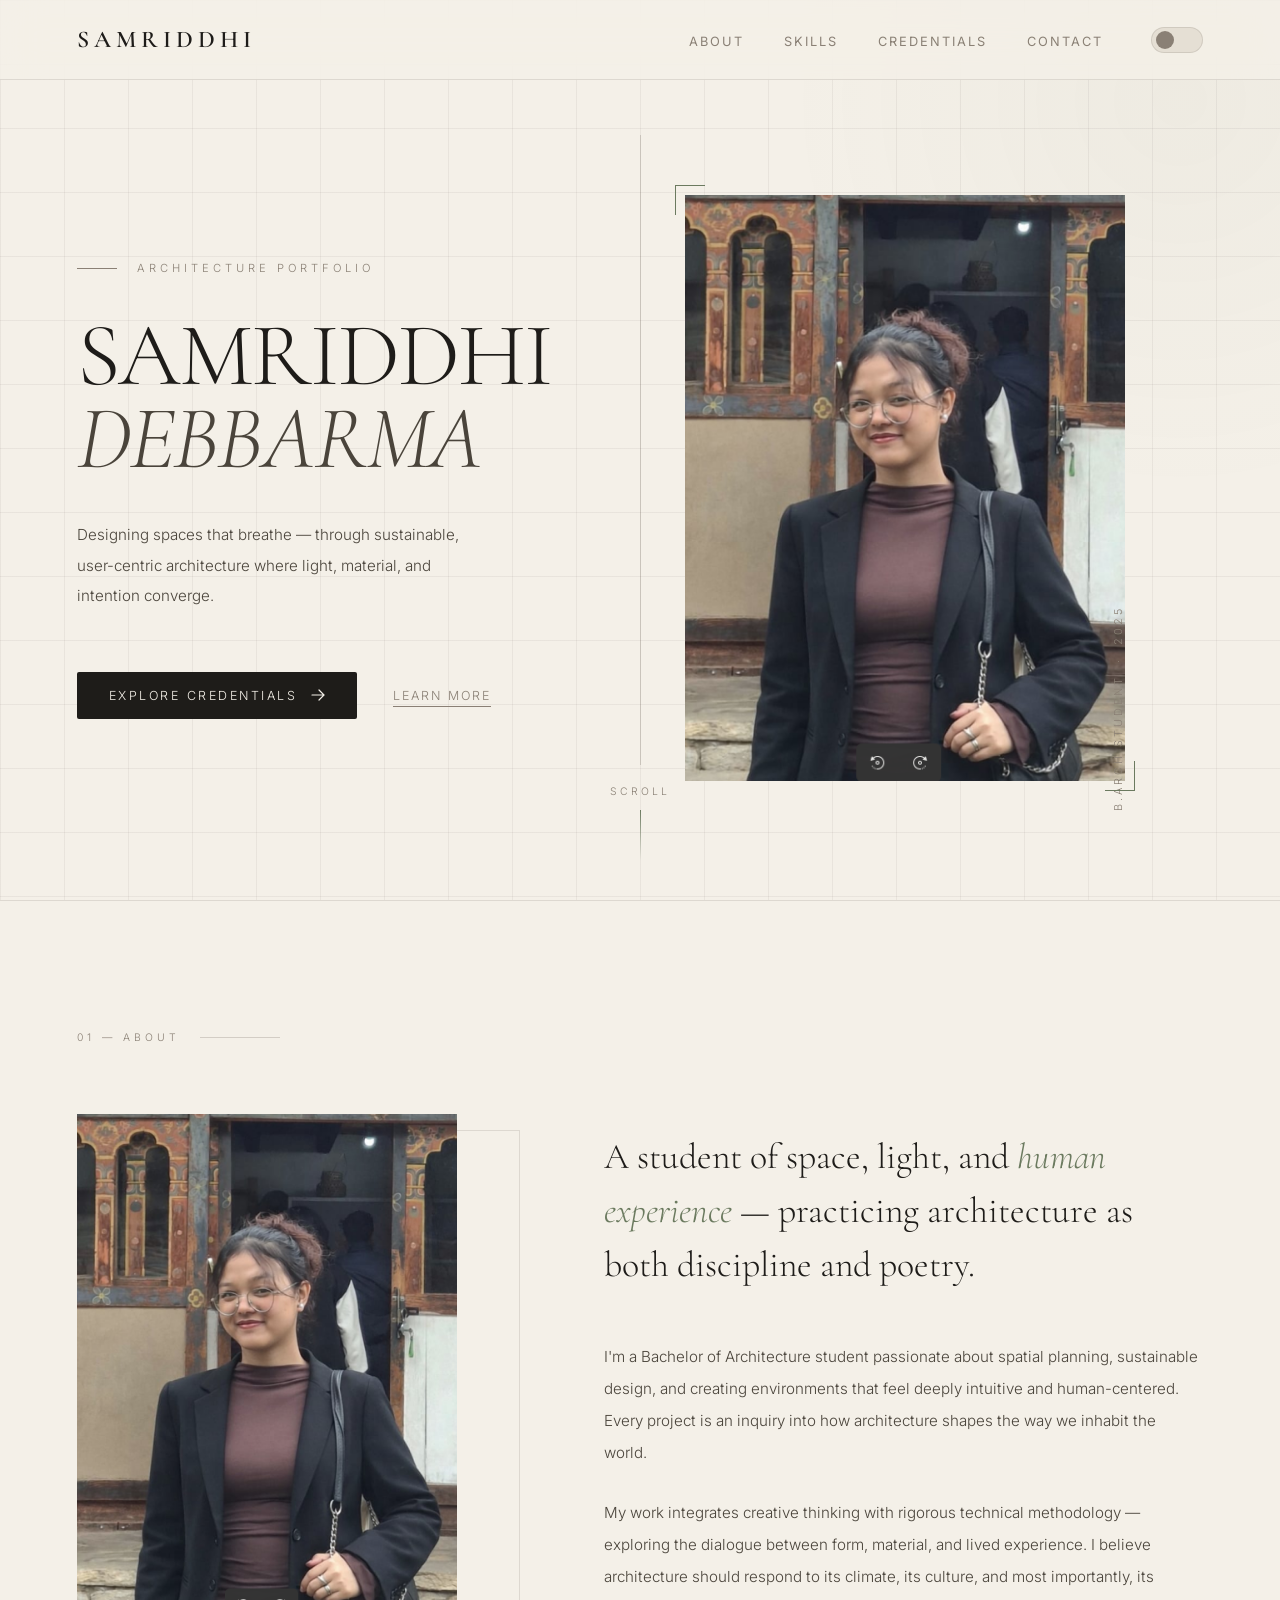
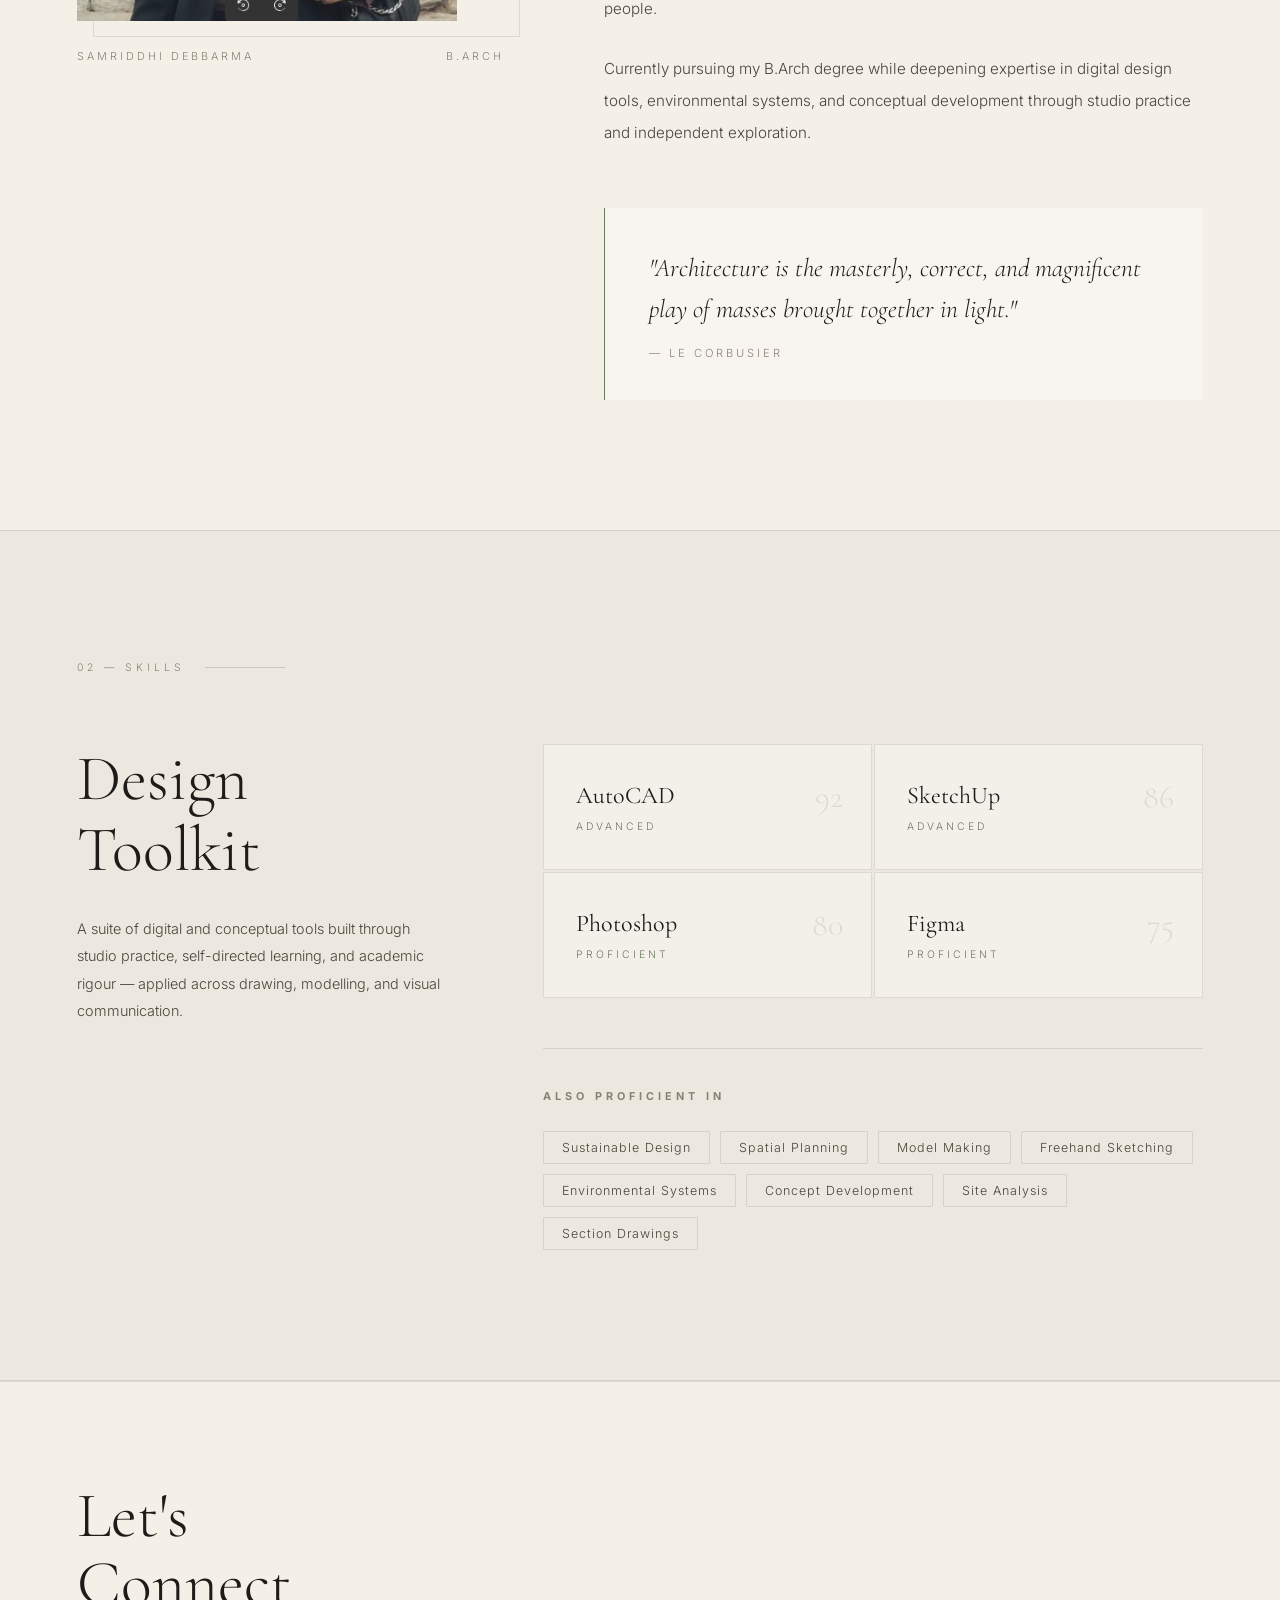
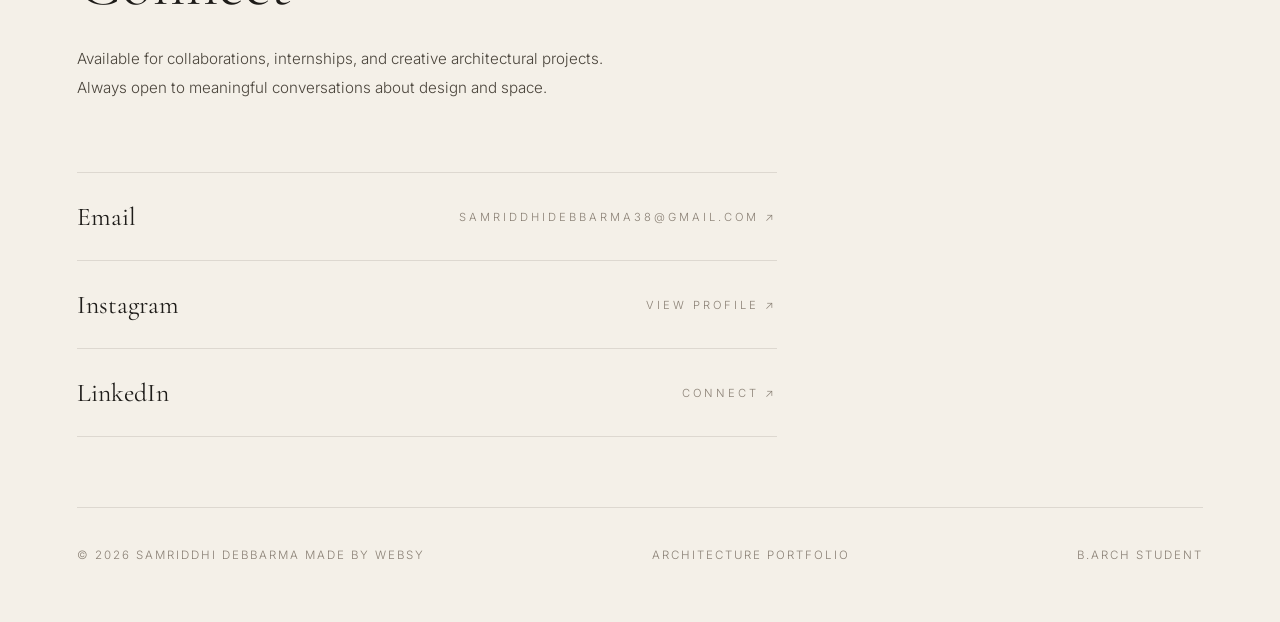
==== index.html @ b8c139d8 "Initial architecture portfolio website" ====
<!DOCTYPE html>
<html lang="en" data-theme="light">
<head>
  <meta charset="UTF-8" />
  <meta name="viewport" content="width=device-width, initial-scale=1.0"/>
  <title>Samriddhi Debbarma | Architecture Portfolio</title>
  <link rel="preconnect" href="https://fonts.googleapis.com">
  <link href="https://fonts.googleapis.com/css2?family=Cormorant+Garamond:ital,wght@0,300;0,400;0,500;0,600;0,700;1,300;1,400;1,500&family=Inter:wght@200;300;400;500;600&display=swap" rel="stylesheet">
  <link rel="stylesheet" href="styles.css">
</head>
<body>

  <!-- ══ NAVBAR ══ -->
  <nav class="navbar">
    <a href="index.html" class="logo">SAMRIDDHI</a>

    <div class="nav-right">
      <ul class="nav-links">
        <li><a href="#about">About</a></li>
        <li><a href="#skills">Skills</a></li>
        <li><a href="work.html">Credentials</a></li>
        <li><a href="#contact">Contact</a></li>
      </ul>
      <button class="theme-toggle" id="themeToggle" aria-label="Toggle theme"></button>
    </div>
  </nav>


  <!-- ══ HERO ══ -->
  <section class="hero">

    <div class="hero-left">
      <div class="hero-eyebrow">
        <div class="eyebrow-line"></div>
        <span>Architecture Portfolio</span>
      </div>

      <h1>
        SAMRIDDHI<br>
        <em>DEBBARMA</em>
      </h1>

      <!-- <div class="hero-divider"></div> -->

      <p class="hero-description">
        Designing spaces that breathe — through sustainable,
        user-centric architecture where light, material,
        and intention converge.
      </p>

      <div class="hero-actions">
        <a href="work.html" class="btn-primary">
          Explore Credentials
          <svg width="14" height="14" viewBox="0 0 14 14" fill="none">
            <path d="M1 7h12M8 2l5 5-5 5" stroke="currentColor" stroke-width="1.2" stroke-linecap="round"/>
          </svg>
        </a>
        <a href="#about" class="btn-secondary">Learn More</a>
      </div>
    </div>

    <div class="hero-right">
      <div class="hero-image-frame">
        <img src="Samru.jpeg" alt="Samriddhi Debbarma" />
        <span class="hero-caption">B.Arch Student &nbsp;·&nbsp; 2025</span>
      </div>

      <!-- <div class="stat-card">
        <div class="stat-num">5+</div>
        <div class="stat-label">Design Studios</div>
      </div> -->
    </div>

    <div class="scroll-indicator">
      <span>Scroll</span>
      <div class="scroll-line"></div>
    </div>

  </section>


  <!-- ══ ABOUT ══ -->
  <section class="about" id="about">

    <div class="section-label">
      <span>01 — About</span>
      <div class="section-rule"></div>
    </div>

    <div class="about-grid">

      <div class="about-image-wrap">
        <div class="about-img-container">
          <img src="Samru.jpeg" alt="Samriddhi Debbarma" />
        </div>
        <div class="about-img-label">
          <span>Samriddhi Debbarma</span>
          <span>B.Arch</span>
        </div>
      </div>

      <div class="about-text-wrap">
        <p class="about-intro">
          A student of space, light, and <em>human experience</em> —
          practicing architecture as both discipline and poetry.
        </p>

        <div class="about-body">
          <p>
            I'm a Bachelor of Architecture student passionate about spatial
            planning, sustainable design, and creating environments that feel
            deeply intuitive and human-centered. Every project is an inquiry
            into how architecture shapes the way we inhabit the world.
          </p>
          <p>
            My work integrates creative thinking with rigorous technical
            methodology — exploring the dialogue between form, material,
            and lived experience. I believe architecture should respond to
            its climate, its culture, and most importantly, its people.
          </p>
          <p>
            Currently pursuing my B.Arch degree while deepening expertise in
            digital design tools, environmental systems, and conceptual development
            through studio practice and independent exploration.
          </p>
        </div>

        <blockquote class="about-quote">
          <p>"Architecture is the masterly, correct, and magnificent play of masses brought together in light."</p>
          <cite>— Le Corbusier</cite>
        </blockquote>
      </div>

    </div>
  </section>


  <!-- ══ SKILLS ══ -->
  <section class="skills" id="skills">

    <div class="section-label">
      <span>02 — Skills</span>
      <div class="section-rule"></div>
    </div>

    <div class="skills-layout">

      <div class="skills-intro">
        <h2 class="section-title">Design<br>Toolkit</h2>
        <p>
          A suite of digital and conceptual tools built through
          studio practice, self-directed learning, and academic
          rigour — applied across drawing, modelling, and visual communication.
        </p>
      </div>

      <div>
        <div class="skills-grid">

          <div class="skill-item">
            <div class="skill-name">AutoCAD</div>
            <div class="skill-level">Advanced</div>
            <span class="skill-pct">92</span>
          </div>

          <div class="skill-item">
            <div class="skill-name">SketchUp</div>
            <div class="skill-level">Advanced</div>
            <span class="skill-pct">86</span>
          </div>

          <div class="skill-item">
            <div class="skill-name">Photoshop</div>
            <div class="skill-level">Proficient</div>
            <span class="skill-pct">80</span>
          </div>

          <div class="skill-item">
            <div class="skill-name">Figma</div>
            <div class="skill-level">Proficient</div>
            <span class="skill-pct">75</span>
          </div>

        </div>

        <div class="skills-extra">
          <h3>Also Proficient In</h3>
          <div class="skills-tags">
            <span>Sustainable Design</span>
            <span>Spatial Planning</span>
            <span>Model Making</span>
            <span>Freehand Sketching</span>
            <span>Environmental Systems</span>
            <span>Concept Development</span>
            <span>Site Analysis</span>
            <span>Section Drawings</span>
          </div>
        </div>
      </div>

    </div>
  </section>


  <!-- ══ FOOTER / CONTACT (restructured: Let's Connect at top, contact info below) ══ -->
  <footer id="contact">

    <div class="footer-top">
      <h2>Let's<br>Connect</h2>
      <p>
        Available for collaborations, internships,
        and creative architectural projects. Always open
        to meaningful conversations about design and space.
      </p>
    </div>

    <div class="footer-contact-links">
      <a href="mailto:samriddhidebbarma38@gmail.com" class="contact-link">
        <span>Email</span>
        <span>samriddhidebbarma38@gmail.com ↗</span>
      </a>
      <a href="#" class="contact-link">
        <span>Instagram</span>
        <span>View Profile ↗</span>
      </a>
      <a href="#" class="contact-link">
        <span>LinkedIn</span>
        <span>Connect ↗</span>
      </a>
    </div>

    <div class="footer-bottom">
      <span>© 2026 Samriddhi Debbarma made by Websy</span>
      <span>Architecture Portfolio</span>
      <span>B.Arch Student</span>
    </div>

  </footer>


  <script>
    const toggle = document.getElementById('themeToggle');
    const html = document.documentElement;
    const saved = localStorage.getItem('sd-theme') || 'light';
    html.setAttribute('data-theme', saved);

    toggle.addEventListener('click', () => {
      const current = html.getAttribute('data-theme');
      const next = current === 'light' ? 'dark' : 'light';
      html.setAttribute('data-theme', next);
      localStorage.setItem('sd-theme', next);
    });
  </script>

</body>
</html>
---- styles.css ----
/* ═══════════════════════════════════════
   SAMRIDDHI DEBBARMA — ARCHITECTURE PORTFOLIO
   styles.css — Homepage (updated footer & glow)
   ═══════════════════════════════════════ */

@import url('https://fonts.googleapis.com/css2?family=Cormorant+Garamond:ital,wght@0,300;0,400;0,500;0,600;0,700;1,300;1,400;1,500&family=Inter:wght@200;300;400;500;600&family=DM+Serif+Display:ital@0;1&display=swap');

/* ── CSS VARIABLES ── */
:root {
  --bg:          #f4f0e8;
  --bg-2:        #ede8df;
  --bg-3:        #e5dfd4;
  --surface:     rgba(255,255,255,0.55);
  --surface-2:   rgba(255,255,255,0.35);
  --border:      rgba(60,50,40,0.12);
  --border-2:    rgba(60,50,40,0.06);
  --text:        #1e1c19;
  --text-2:      #4a443b;
  --text-3:      #8a8075;
  --accent:      #6b7a5f;
  --accent-2:    #8a9b7a;
  --line:        rgba(60,50,40,0.18);
  --nav-bg:      rgba(244,240,232,0.78);
  --shadow:      0 20px 60px rgba(0,0,0,0.06);
  --shadow-lg:   0 40px 100px rgba(0,0,0,0.09);
  --transition:  0.5s cubic-bezier(0.16, 1, 0.3, 1);
  --glow-color:  rgba(107, 122, 95, 0.4);
}

[data-theme="dark"] {
  --bg:          #111009;
  --bg-2:        #181611;
  --bg-3:        #1f1d17;
  --surface:     rgba(35,32,25,0.75);
  --surface-2:   rgba(35,32,25,0.45);
  --border:      rgba(255,240,200,0.08);
  --border-2:    rgba(255,240,200,0.04);
  --text:        #ece6d8;
  --text-2:      #a09688;
  --text-3:      #5f584e;
  --accent:      #8a9b7a;
  --accent-2:    #6b7a5f;
  --line:        rgba(255,240,200,0.12);
  --nav-bg:      rgba(17,16,9,0.82);
  --shadow:      0 20px 60px rgba(0,0,0,0.35);
  --shadow-lg:   0 40px 100px rgba(0,0,0,0.5);
  --glow-color:  rgba(138, 155, 122, 0.5);
}

/* ── RESET ── */
*, *::before, *::after {
  margin: 0;
  padding: 0;
  box-sizing: border-box;
}

html {
  scroll-behavior: smooth;
  font-size: 16px;
}

body {
  background: var(--bg);
  color: var(--text);
  font-family: 'Inter', sans-serif;
  font-weight: 300;
  overflow-x: hidden;
  transition: background var(--transition), color var(--transition);
}

/* ── ARCHITECTURAL GRID TEXTURE ── */
body::before {
  content: '';
  position: fixed;
  inset: 0;
  background-image:
    linear-gradient(var(--border-2) 1px, transparent 1px),
    linear-gradient(90deg, var(--border-2) 1px, transparent 1px);
  background-size: 64px 64px;
  z-index: -3;
  pointer-events: none;
}

/* ── SUBTLE WARM GLOW ── */
body::after {
  content: '';
  position: fixed;
  width: 800px;
  height: 800px;
  border-radius: 50%;
  background: radial-gradient(circle, var(--accent) 0%, transparent 70%);
  opacity: 0.04;
  top: -300px;
  right: -300px;
  z-index: -2;
  pointer-events: none;
  transition: background var(--transition);
}

/* ══════════════════════════════════════
   NAVBAR
══════════════════════════════════════ */
.navbar {
  position: fixed;
  top: 0;
  width: 100%;
  padding: 0 6%;
  height: 80px;
  display: flex;
  justify-content: space-between;
  align-items: center;
  background: var(--nav-bg);
  backdrop-filter: blur(20px) saturate(1.4);
  -webkit-backdrop-filter: blur(20px) saturate(1.4);
  border-bottom: 1px solid var(--border);
  z-index: 1000;
  transition: background var(--transition), border-color var(--transition);
}

.logo {
  font-family: 'Cormorant Garamond', serif;
  font-size: 1.5rem;
  font-weight: 600;
  letter-spacing: 5px;
  color: var(--text);
  text-decoration: none;
  transition: color var(--transition);
}

.nav-right {
  display: flex;
  align-items: center;
  gap: 48px;
}

.nav-links {
  display: flex;
  gap: 40px;
  list-style: none;
  align-items: center;
}

.nav-links a {
  text-decoration: none;
  color: var(--text-3);
  font-size: 0.8rem;
  font-weight: 400;
  letter-spacing: 2px;
  text-transform: uppercase;
  position: relative;
  transition: color 0.3s;
}

.nav-links a::after {
  content: '';
  width: 0;
  height: 1px;
  background: var(--accent);
  position: absolute;
  left: 0;
  bottom: -4px;
  transition: width 0.4s cubic-bezier(0.16, 1, 0.3, 1);
}

.nav-links a:hover {
  color: var(--text);
}

.nav-links a:hover::after {
  width: 100%;
}

/* ── THEME TOGGLE ── */
.theme-toggle {
  width: 52px;
  height: 26px;
  background: var(--bg-3);
  border: 1px solid var(--border);
  border-radius: 100px;
  cursor: pointer;
  position: relative;
  transition: background var(--transition), border-color var(--transition);
  flex-shrink: 0;
}

.theme-toggle::before {
  content: '';
  position: absolute;
  width: 18px;
  height: 18px;
  border-radius: 50%;
  background: var(--text-3);
  top: 3px;
  left: 4px;
  transition: transform 0.4s cubic-bezier(0.16, 1, 0.3, 1), background var(--transition);
}

[data-theme="dark"] .theme-toggle::before {
  transform: translateX(26px);
  background: var(--accent-2);
}

/* ══════════════════════════════════════
   HERO SECTION
══════════════════════════════════════ */
.hero {
  min-height: 100vh;
  display: grid;
  grid-template-columns: 1fr 1fr;
  align-items: center;
  padding: 0 6%;
  padding-top: 80px;
  position: relative;
  overflow: hidden;
}

/* Vertical rule */
.hero::before {
  content: '';
  position: absolute;
  left: 50%;
  top: 15%;
  height: 70%;
  width: 1px;
  background: var(--line);
  z-index: 1;
}

.hero-left {
  padding-right: 8%;
  z-index: 2;
}

.hero-eyebrow {
  display: flex;
  align-items: center;
  gap: 20px;
  margin-bottom: 40px;
}

.hero-eyebrow span {
  font-size: 0.7rem;
  letter-spacing: 4px;
  text-transform: uppercase;
  color: var(--text-3);
}

.eyebrow-line {
  width: 40px;
  height: 1px;
  background: var(--text-3);
}

.hero h1 {
  font-family: 'Cormorant Garamond', serif;
  font-size: clamp(4rem, 7vw, 7.5rem);
  font-weight: 300;
  line-height: 0.92;
  letter-spacing: -0.02em;
  color: var(--text);
  margin-bottom: 40px;
}

.hero h1 em {
  font-style: italic;
  font-weight: 300;
  color: var(--text-2);
}

.hero-divider {
  width: 60px;
  height: 1px;
  background: var(--accent);
  margin-bottom: 36px;
}

.hero-description {
  font-size: 0.95rem;
  line-height: 2;
  color: var(--text-2);
  max-width: 420px;
  margin-bottom: 60px;
  font-weight: 300;
}

.hero-actions {
  display: flex;
  align-items: center;
  gap: 36px;
}

.btn-primary {
  display: inline-flex;
  align-items: center;
  gap: 14px;
  padding: 16px 32px;
  background: var(--text);
  color: var(--bg);
  text-decoration: none;
  font-size: 0.78rem;
  letter-spacing: 2.5px;
  text-transform: uppercase;
  border-radius: 2px;
  transition: all 0.4s cubic-bezier(0.16, 1, 0.3, 1);
}

.btn-primary:hover {
  background: var(--accent);
  transform: translateY(-3px);
  box-shadow: 0 16px 40px rgba(0,0,0,0.15);
}

.btn-secondary {
  font-size: 0.78rem;
  letter-spacing: 2px;
  text-transform: uppercase;
  color: var(--text-3);
  text-decoration: none;
  position: relative;
  transition: color 0.3s;
}

.btn-secondary::after {
  content: '';
  width: 100%;
  height: 1px;
  background: var(--text-3);
  position: absolute;
  left: 0;
  bottom: -4px;
  transition: background 0.3s;
}

.btn-secondary:hover {
  color: var(--text);
}

.btn-secondary:hover::after {
  background: var(--text);
}

/* Hero Right */
.hero-right {
  padding-left: 8%;
  z-index: 2;
  position: relative;
}

.hero-image-frame {
  position: relative;
  display: inline-block;
}

.hero-image-frame img {
  width: 100%;
  max-width: 440px;
  aspect-ratio: 3/4;
  object-fit: cover;
  object-position: top center;
  display: block;
  filter: grayscale(8%);
  transition: filter 0.5s;
}

[data-theme="dark"] .hero-image-frame img {
  filter: grayscale(20%) brightness(0.85);
}

/* Corner brackets */
.hero-image-frame::before,
.hero-image-frame::after {
  content: '';
  position: absolute;
  width: 30px;
  height: 30px;
  z-index: 3;
}

.hero-image-frame::before {
  top: -10px;
  left: -10px;
  border-top: 1px solid var(--accent);
  border-left: 1px solid var(--accent);
}

.hero-image-frame::after {
  bottom: -10px;
  right: -10px;
  border-bottom: 1px solid var(--accent);
  border-right: 1px solid var(--accent);
}

.hero-caption {
  position: absolute;
  bottom: -30px;
  right: 0;
  font-size: 0.68rem;
  letter-spacing: 3px;
  text-transform: uppercase;
  color: var(--text-3);
  writing-mode: vertical-rl;
  transform: rotate(180deg);
}

/* Floating stat card */
.stat-card {
  position: absolute;
  left: -50px;
  bottom: 80px;
  background: var(--surface);
  backdrop-filter: blur(14px);
  border: 1px solid var(--border);
  padding: 24px 28px;
  border-radius: 2px;
  box-shadow: var(--shadow);
  transition: background var(--transition), border-color var(--transition);
}

.stat-card .stat-num {
  font-family: 'Cormorant Garamond', serif;
  font-size: 2.8rem;
  font-weight: 300;
  line-height: 1;
  color: var(--text);
}

.stat-card .stat-label {
  font-size: 0.68rem;
  letter-spacing: 2px;
  text-transform: uppercase;
  color: var(--text-3);
  margin-top: 6px;
}

/* Scroll indicator */
.scroll-indicator {
  position: absolute;
  bottom: 40px;
  left: 50%;
  transform: translateX(-50%);
  display: flex;
  flex-direction: column;
  align-items: center;
  gap: 12px;
  z-index: 2;
}

.scroll-indicator span {
  font-size: 0.65rem;
  letter-spacing: 3px;
  text-transform: uppercase;
  color: var(--text-3);
}

.scroll-line {
  width: 1px;
  height: 50px;
  background: linear-gradient(to bottom, var(--accent), transparent);
  animation: scrollPulse 2s ease-in-out infinite;
}

@keyframes scrollPulse {
  0%, 100% { opacity: 0.3; transform: scaleY(0.6) translateY(0); }
  50% { opacity: 1; transform: scaleY(1) translateY(6px); }
}

/* ══════════════════════════════════════
   SECTION COMMONS
══════════════════════════════════════ */
section {
  padding: 130px 6%;
}

.section-label {
  display: flex;
  align-items: center;
  gap: 20px;
  margin-bottom: 70px;
}

.section-label span {
  font-size: 0.65rem;
  letter-spacing: 4px;
  text-transform: uppercase;
  color: var(--text-3);
}

.section-rule {
  flex: 1;
  height: 1px;
  background: var(--line);
  max-width: 80px;
}

.section-title {
  font-family: 'Cormorant Garamond', serif;
  font-size: clamp(2.8rem, 5vw, 5rem);
  font-weight: 300;
  line-height: 1.1;
  color: var(--text);
}

/* ══════════════════════════════════════
   ABOUT SECTION
══════════════════════════════════════ */
.about {
  border-top: 1px solid var(--border);
}

.about-grid {
  display: grid;
  grid-template-columns: 1fr 1.4fr;
  gap: 100px;
  align-items: start;
}

.about-image-wrap {
  position: sticky;
  top: 120px;
}

.about-img-container {
  position: relative;
}

.about-img-container img {
  width: 100%;
  max-width: 380px;
  aspect-ratio: 3/4;
  object-fit: cover;
  object-position: top;
  display: block;
  filter: grayscale(10%);
  transition: filter var(--transition);
}

[data-theme="dark"] .about-img-container img {
  filter: grayscale(20%) brightness(0.82);
}

/* Image offset decorative element */
.about-img-container::before {
  content: '';
  position: absolute;
  top: 16px;
  left: 16px;
  right: -16px;
  bottom: -16px;
  border: 1px solid var(--border);
  z-index: -1;
  transition: border-color var(--transition);
}

.about-img-label {
  margin-top: 28px;
  display: flex;
  justify-content: space-between;
  align-items: center;
}

.about-img-label span {
  font-size: 0.68rem;
  letter-spacing: 3px;
  text-transform: uppercase;
  color: var(--text-3);
}

.about-text-wrap {
  padding-top: 16px;
}

.about-intro {
  font-family: 'Cormorant Garamond', serif;
  font-size: clamp(1.6rem, 2.8vw, 2.4rem);
  font-weight: 300;
  line-height: 1.5;
  color: var(--text);
  margin-bottom: 50px;
}

.about-intro em {
  font-style: italic;
  color: var(--accent);
}

.about-body p {
  font-size: 0.95rem;
  line-height: 2.1;
  color: var(--text-2);
  margin-bottom: 28px;
  font-weight: 300;
}

.about-quote {
  margin-top: 60px;
  padding: 40px 44px;
  border-left: 1px solid var(--accent);
  background: var(--surface-2);
}

.about-quote p {
  font-family: 'Cormorant Garamond', serif;
  font-size: 1.6rem;
  font-style: italic;
  font-weight: 300;
  color: var(--text);
  line-height: 1.6;
  margin: 0;
}

.about-quote cite {
  display: block;
  margin-top: 16px;
  font-size: 0.7rem;
  letter-spacing: 3px;
  text-transform: uppercase;
  color: var(--text-3);
  font-style: normal;
}

/* ══════════════════════════════════════
   SKILLS SECTION
══════════════════════════════════════ */
.skills {
  background: var(--bg-2);
  border-top: 1px solid var(--border);
  border-bottom: 1px solid var(--border);
  transition: background var(--transition), border-color var(--transition);
}

.skills-layout {
  display: grid;
  grid-template-columns: 1fr 1.8fr;
  gap: 100px;
  align-items: start;
}

.skills-intro {
  position: sticky;
  top: 120px;
}

.skills-intro p {
  font-size: 0.9rem;
  line-height: 1.9;
  color: var(--text-2);
  margin-top: 30px;
}

/* Skill Items — Architectural style */
.skills-grid {
  display: grid;
  grid-template-columns: 1fr 1fr;
  gap: 2px;
}

.skill-item {
  padding: 36px 32px;
  background: var(--surface-2);
  border: 1px solid var(--border);
  position: relative;
  overflow: hidden;
  transition: background 0.4s, border-color var(--transition);
  cursor: default;
}

.skill-item::before {
  content: '';
  position: absolute;
  bottom: 0;
  left: 0;
  height: 2px;
  background: var(--accent);
  transition: width 0.6s cubic-bezier(0.16, 1, 0.3, 1);
  width: 0;
}

.skill-item:hover::before {
  width: 100%;
}

.skill-item:hover {
  background: var(--surface);
}

.skill-name {
  font-family: 'Cormorant Garamond', serif;
  font-size: 1.5rem;
  font-weight: 400;
  color: var(--text);
  margin-bottom: 10px;
}

.skill-level {
  font-size: 0.65rem;
  letter-spacing: 3px;
  text-transform: uppercase;
  color: var(--accent);
}

.skill-pct {
  position: absolute;
  top: 32px;
  right: 28px;
  font-family: 'Cormorant Garamond', serif;
  font-size: 2rem;
  font-weight: 300;
  color: var(--border);
  transition: color 0.4s;
}

.skill-item:hover .skill-pct {
  color: var(--text-3);
}

/* Additional skills list */
.skills-extra {
  margin-top: 50px;
  padding-top: 40px;
  border-top: 1px solid var(--border);
}

.skills-extra h3 {
  font-size: 0.68rem;
  letter-spacing: 4px;
  text-transform: uppercase;
  color: var(--text-3);
  margin-bottom: 28px;
}

.skills-tags {
  display: flex;
  flex-wrap: wrap;
  gap: 10px;
}

.skills-tags span {
  padding: 8px 18px;
  border: 1px solid var(--border);
  font-size: 0.78rem;
  color: var(--text-2);
  letter-spacing: 1px;
  border-radius: 1px;
  transition: border-color 0.3s, color 0.3s, background 0.3s;
}

.skills-tags span:hover {
  border-color: var(--accent);
  color: var(--text);
  background: var(--surface-2);
}

/* ══════════════════════════════════════
   FOOTER / CONTACT — RESTRUCTURED + GLOW
══════════════════════════════════════ */
footer {
  padding: 100px 6% 60px;
  border-top: 1px solid var(--border);
  display: flex;
  flex-direction: column;
  gap: 70px;
}

.footer-top {
  max-width: 550px;
}

.footer-top h2 {
  font-family: 'Cormorant Garamond', serif;
  font-size: clamp(3rem, 5vw, 5.5rem);
  font-weight: 300;
  line-height: 1.05;
  color: var(--text);
  margin-bottom: 28px;
}

.footer-top p {
  font-size: 0.95rem;
  line-height: 1.9;
  color: var(--text-2);
}

.footer-contact-links {
  display: flex;
  flex-direction: column;
  gap: 0;
  max-width: 700px;
}

.contact-link {
  display: flex;
  align-items: center;
  justify-content: space-between;
  text-decoration: none;
  color: var(--text);
  padding: 28px 0;
  border-bottom: 1px solid var(--border);
  transition: all 0.4s cubic-bezier(0.16, 1, 0.3, 1);
  position: relative;
}

.contact-link:first-child {
  border-top: 1px solid var(--border);
}

.contact-link span:first-child {
  font-family: 'Cormorant Garamond', serif;
  font-size: 1.6rem;
  font-weight: 400;
  transition: transform 0.3s;
}

.contact-link span:last-child {
  font-size: 0.7rem;
  letter-spacing: 3px;
  text-transform: uppercase;
  color: var(--text-3);
  transition: all 0.3s;
}

/* GLOW EFFECT ON HOVER */
.contact-link:hover {
  padding-left: 16px;
  padding-right: 16px;
  background: var(--surface);
  box-shadow: 0 0 20px var(--glow-color), 0 0 8px var(--accent);
  border-bottom-color: var(--accent);
  border-top-color: var(--accent);
}

.contact-link:hover span:first-child {
  transform: translateX(6px);
  color: var(--accent);
}

.contact-link:hover span:last-child {
  color: var(--accent);
  letter-spacing: 4px;
  text-shadow: 0 0 6px var(--glow-color);
}

.footer-bottom {
  grid-column: 1 / -1;
  padding-top: 40px;
  border-top: 1px solid var(--border);
  display: flex;
  justify-content: space-between;
  align-items: center;
  flex-wrap: wrap;
  gap: 16px;
}

.footer-bottom span {
  font-size: 0.72rem;
  letter-spacing: 2px;
  text-transform: uppercase;
  color: var(--text-3);
}

/* ══════════════════════════════════════
   RESPONSIVE
══════════════════════════════════════ */
@media (max-width: 1100px) {
  .hero {
    grid-template-columns: 1fr;
    padding-top: 120px;
    gap: 60px;
  }
  .hero::before { display: none; }
  .hero-left { padding-right: 0; max-width: 700px; }
  .hero-right { padding-left: 0; }
  .stat-card { left: auto; right: 20px; bottom: 30px; }
  .about-grid { grid-template-columns: 1fr; gap: 60px; }
  .about-image-wrap { position: static; }
  .about-img-container img { max-width: 340px; }
  .skills-layout { grid-template-columns: 1fr; gap: 60px; }
  .skills-intro { position: static; }
  footer { gap: 50px; }
}

@media (max-width: 768px) {
  .navbar { padding: 0 5%; }
  .nav-right { gap: 24px; }
  .nav-links { gap: 20px; }
  .nav-links li:nth-child(3), .nav-links li:nth-child(4) { display: none; }
  .hero { padding: 100px 5% 60px; }
  .hero h1 { font-size: 3.5rem; }
  .skills-grid { grid-template-columns: 1fr; }
  footer { padding: 70px 5% 50px; }
  section { padding: 80px 5%; }
  .contact-link span:first-child { font-size: 1.3rem; }
  .contact-link span:last-child { font-size: 0.6rem; letter-spacing: 2px; }
}

@media (max-width: 480px) {
  .hero h1 { font-size: 2.8rem; }
  .hero-actions { flex-direction: column; align-items: flex-start; gap: 20px; }
  .stat-card { position: static; margin-top: 20px; display: inline-block; }
  .contact-link { flex-direction: column; align-items: flex-start; gap: 10px; }
  .footer-bottom { flex-direction: column; text-align: center; }
}
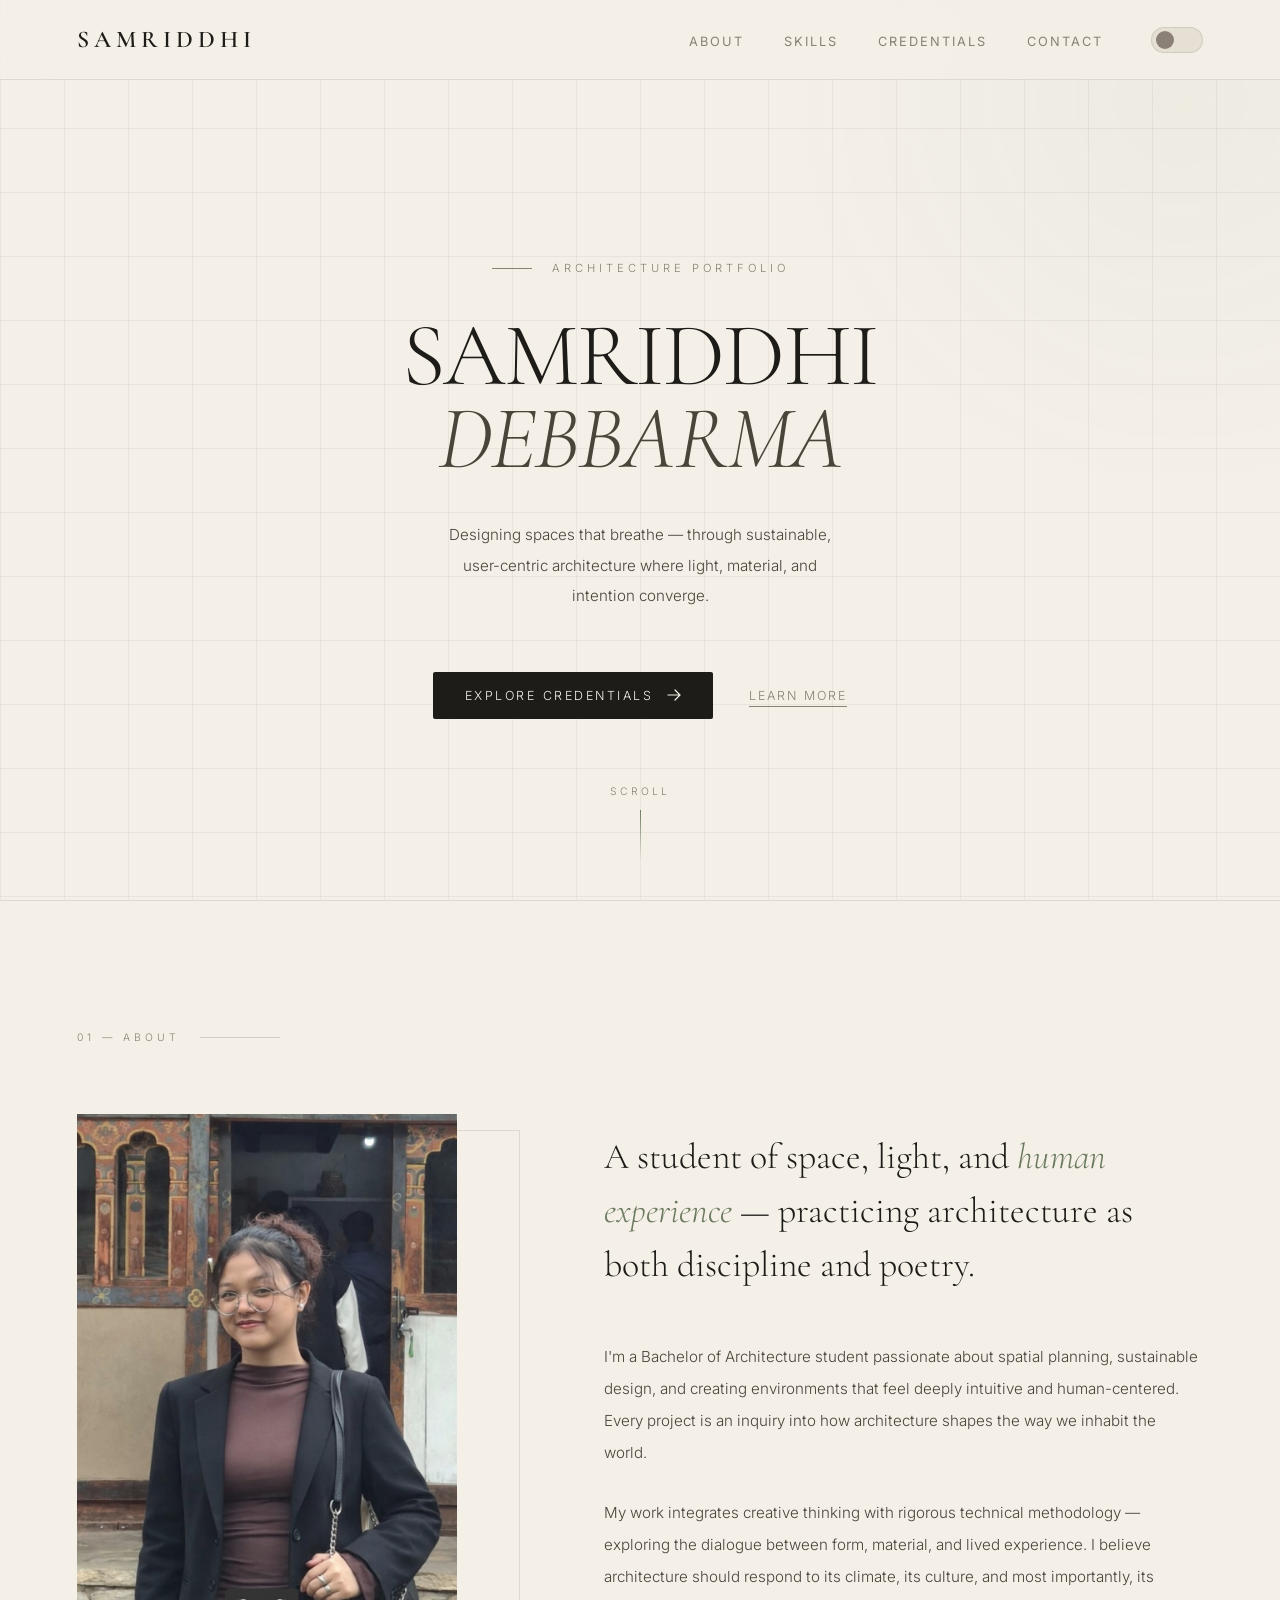
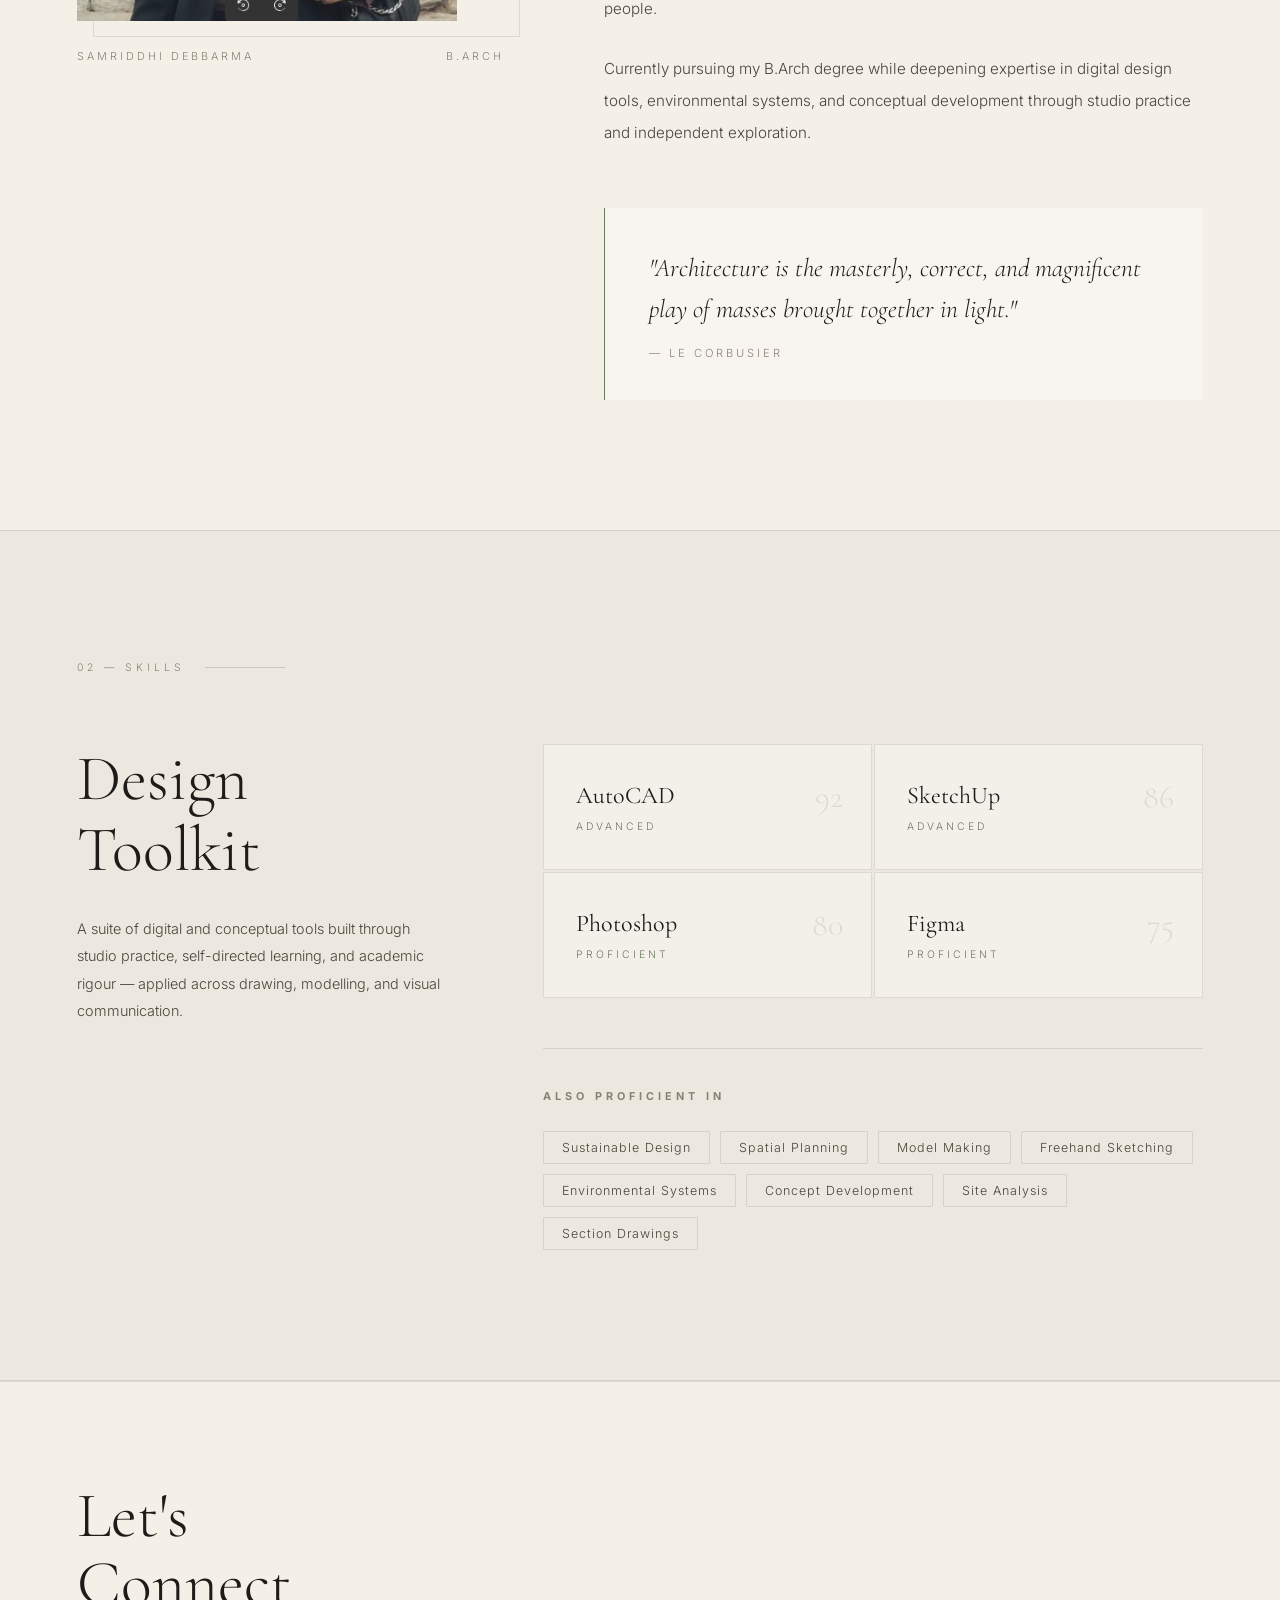
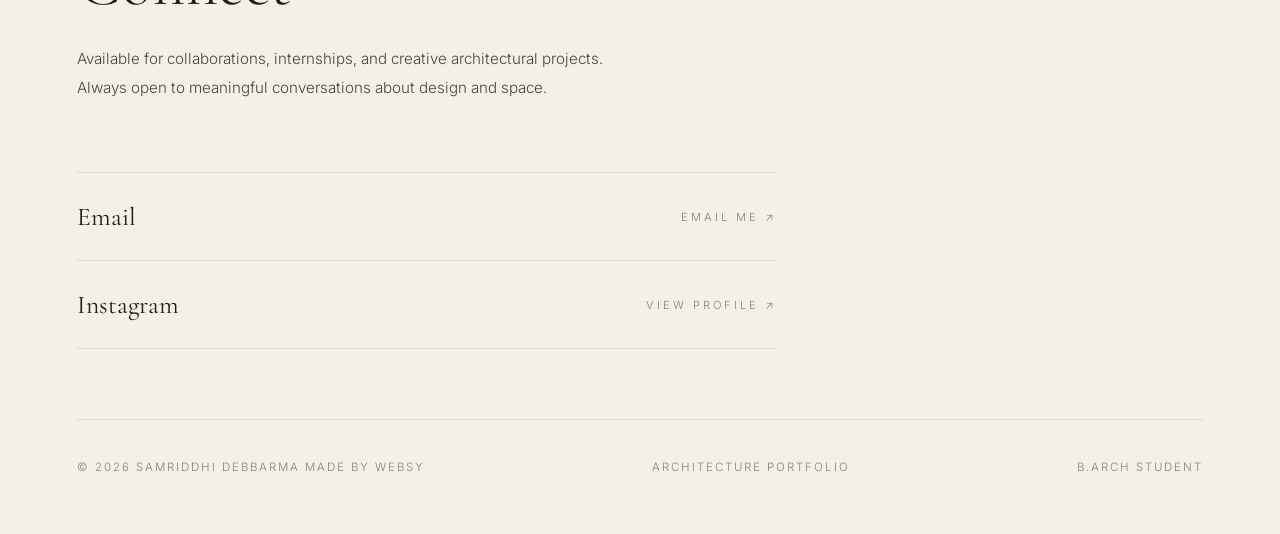
==== commit f60ec080: "design stuff and links" ====
--- a/index.html
+++ b/index.html
@@ -22,8 +22,19 @@
         <li><a href="#contact">Contact</a></li>
       </ul>
       <button class="theme-toggle" id="themeToggle" aria-label="Toggle theme"></button>
+      <button class="hamburger" id="hamburger" aria-label="Open menu">
+        <span></span><span></span><span></span>
+      </button>
     </div>
   </nav>
+
+  <!-- ══ MOBILE NAV OVERLAY ══ -->
+  <div class="mobile-nav" id="mobileNav">
+    <a href="#about" class="mob-link">About</a>
+    <a href="#skills" class="mob-link">Skills</a>
+    <a href="work.html" class="mob-link">Credentials</a>
+    <a href="#contact" class="mob-link">Contact</a>
+  </div>
 
 
   <!-- ══ HERO ══ -->
@@ -59,17 +70,7 @@
       </div>
     </div>
 
-    <div class="hero-right">
-      <div class="hero-image-frame">
-        <img src="Samru.jpeg" alt="Samriddhi Debbarma" />
-        <span class="hero-caption">B.Arch Student &nbsp;·&nbsp; 2025</span>
-      </div>
-
-      <!-- <div class="stat-card">
-        <div class="stat-num">5+</div>
-        <div class="stat-label">Design Studios</div>
-      </div> -->
-    </div>
+
 
     <div class="scroll-indicator">
       <span>Scroll</span>
@@ -217,16 +218,16 @@
     <div class="footer-contact-links">
       <a href="mailto:samriddhidebbarma38@gmail.com" class="contact-link">
         <span>Email</span>
-        <span>samriddhidebbarma38@gmail.com ↗</span>
+        <span>Email Me ↗</span>
       </a>
-      <a href="#" class="contact-link">
+      <a href="https://www.instagram.com/samriddhidebbarma?igsh=bHVrdmZ3ZWVkN2x5" class="contact-link">
         <span>Instagram</span>
         <span>View Profile ↗</span>
       </a>
-      <a href="#" class="contact-link">
+      <!-- <a href="#" class="contact-link">
         <span>LinkedIn</span>
         <span>Connect ↗</span>
-      </a>
+      </a> -->
     </div>
 
     <div class="footer-bottom">
@@ -239,17 +240,32 @@
 
 
   <script>
+    // Theme toggle
     const toggle = document.getElementById('themeToggle');
     const html = document.documentElement;
     const saved = localStorage.getItem('sd-theme') || 'light';
     html.setAttribute('data-theme', saved);
-
     toggle.addEventListener('click', () => {
-      const current = html.getAttribute('data-theme');
-      const next = current === 'light' ? 'dark' : 'light';
+      const next = html.getAttribute('data-theme') === 'light' ? 'dark' : 'light';
       html.setAttribute('data-theme', next);
       localStorage.setItem('sd-theme', next);
     });
+
+    // Hamburger menu
+    const hamburger = document.getElementById('hamburger');
+    const mobileNav = document.getElementById('mobileNav');
+    hamburger.addEventListener('click', () => {
+      hamburger.classList.toggle('open');
+      mobileNav.classList.toggle('open');
+      document.body.style.overflow = mobileNav.classList.contains('open') ? 'hidden' : '';
+    });
+    document.querySelectorAll('.mob-link').forEach(link => {
+      link.addEventListener('click', () => {
+        hamburger.classList.remove('open');
+        mobileNav.classList.remove('open');
+        document.body.style.overflow = '';
+      });
+    });
   </script>
 
 </body>
--- a/styles.css
+++ b/styles.css
@@ -205,30 +205,26 @@
 ══════════════════════════════════════ */
 .hero {
   min-height: 100vh;
-  display: grid;
-  grid-template-columns: 1fr 1fr;
-  align-items: center;
+  display: flex;
+  flex-direction: column;
+  justify-content: center;
+  align-items: center;
+  text-align: center;
   padding: 0 6%;
   padding-top: 80px;
   position: relative;
   overflow: hidden;
 }
 
-/* Vertical rule */
-.hero::before {
-  content: '';
-  position: absolute;
-  left: 50%;
-  top: 15%;
-  height: 70%;
-  width: 1px;
-  background: var(--line);
-  z-index: 1;
-}
+.hero::before { display: none; }
 
 .hero-left {
-  padding-right: 8%;
+  max-width: 700px;
   z-index: 2;
+}
+
+.hero-eyebrow {
+  justify-content: center;
 }
 
 .hero-eyebrow {
@@ -279,13 +275,14 @@
   line-height: 2;
   color: var(--text-2);
   max-width: 420px;
-  margin-bottom: 60px;
+  margin: 0 auto 60px;
   font-weight: 300;
 }
 
 .hero-actions {
   display: flex;
   align-items: center;
+  justify-content: center;
   gap: 36px;
 }
 
@@ -339,97 +336,19 @@
   background: var(--text);
 }
 
-/* Hero Right */
-.hero-right {
-  padding-left: 8%;
-  z-index: 2;
-  position: relative;
-}
-
-.hero-image-frame {
-  position: relative;
-  display: inline-block;
-}
-
-.hero-image-frame img {
-  width: 100%;
-  max-width: 440px;
-  aspect-ratio: 3/4;
-  object-fit: cover;
-  object-position: top center;
-  display: block;
-  filter: grayscale(8%);
-  transition: filter 0.5s;
-}
-
-[data-theme="dark"] .hero-image-frame img {
-  filter: grayscale(20%) brightness(0.85);
-}
-
-/* Corner brackets */
-.hero-image-frame::before,
-.hero-image-frame::after {
-  content: '';
-  position: absolute;
-  width: 30px;
-  height: 30px;
-  z-index: 3;
-}
-
-.hero-image-frame::before {
-  top: -10px;
-  left: -10px;
-  border-top: 1px solid var(--accent);
-  border-left: 1px solid var(--accent);
-}
-
-.hero-image-frame::after {
-  bottom: -10px;
-  right: -10px;
-  border-bottom: 1px solid var(--accent);
-  border-right: 1px solid var(--accent);
-}
-
-.hero-caption {
-  position: absolute;
-  bottom: -30px;
-  right: 0;
-  font-size: 0.68rem;
-  letter-spacing: 3px;
-  text-transform: uppercase;
-  color: var(--text-3);
-  writing-mode: vertical-rl;
-  transform: rotate(180deg);
-}
-
-/* Floating stat card */
-.stat-card {
-  position: absolute;
-  left: -50px;
-  bottom: 80px;
-  background: var(--surface);
-  backdrop-filter: blur(14px);
-  border: 1px solid var(--border);
-  padding: 24px 28px;
-  border-radius: 2px;
-  box-shadow: var(--shadow);
-  transition: background var(--transition), border-color var(--transition);
-}
-
-.stat-card .stat-num {
-  font-family: 'Cormorant Garamond', serif;
-  font-size: 2.8rem;
-  font-weight: 300;
-  line-height: 1;
-  color: var(--text);
-}
-
-.stat-card .stat-label {
-  font-size: 0.68rem;
-  letter-spacing: 2px;
-  text-transform: uppercase;
-  color: var(--text-3);
-  margin-top: 6px;
+/* Hero Right — removed */
+
+/* ── Responsive: stack ring beside stats on tablet ── */
+@media (max-width: 1100px) {
+  .hero-visual { display: none; }
+}
+
+@media (max-width: 768px) {
+  .hero-visual { display: none; }
+}
+
+@media (max-width: 480px) {
+  .hero-visual { display: none; }
 }
 
 /* Scroll indicator */
@@ -898,4 +817,140 @@
   .stat-card { position: static; margin-top: 20px; display: inline-block; }
   .contact-link { flex-direction: column; align-items: flex-start; gap: 10px; }
   .footer-bottom { flex-direction: column; text-align: center; }
+}
+/* ══════════════════════════════════════
+   ENHANCED RESPONSIVE — MOBILE FIRST
+══════════════════════════════════════ */
+
+/* ── Hamburger Menu ── */
+.hamburger {
+  display: none;
+  flex-direction: column;
+  justify-content: center;
+  gap: 5px;
+  width: 36px;
+  height: 36px;
+  background: none;
+  border: none;
+  cursor: pointer;
+  padding: 4px;
+  z-index: 1100;
+}
+.hamburger span {
+  display: block;
+  width: 100%;
+  height: 1px;
+  background: var(--text);
+  transition: all 0.35s cubic-bezier(0.16, 1, 0.3, 1);
+  transform-origin: center;
+}
+.hamburger.open span:nth-child(1) { transform: translateY(6px) rotate(45deg); }
+.hamburger.open span:nth-child(2) { opacity: 0; transform: scaleX(0); }
+.hamburger.open span:nth-child(3) { transform: translateY(-6px) rotate(-45deg); }
+
+/* ── Mobile Nav Overlay ── */
+.mobile-nav {
+  display: none;
+  position: fixed;
+  inset: 0;
+  background: var(--bg);
+  z-index: 999;
+  flex-direction: column;
+  justify-content: center;
+  align-items: center;
+  gap: 0;
+  opacity: 0;
+  pointer-events: none;
+  transition: opacity 0.4s ease;
+}
+.mobile-nav.open {
+  opacity: 1;
+  pointer-events: all;
+}
+.mobile-nav a {
+  font-family: 'Cormorant Garamond', serif;
+  font-size: clamp(2.5rem, 10vw, 4rem);
+  font-weight: 300;
+  color: var(--text);
+  text-decoration: none;
+  letter-spacing: 2px;
+  padding: 18px 0;
+  border-bottom: 1px solid var(--border);
+  width: 70%;
+  text-align: center;
+  transition: color 0.3s, letter-spacing 0.3s;
+}
+.mobile-nav a:last-child { border-bottom: none; }
+.mobile-nav a:hover { color: var(--accent); letter-spacing: 4px; }
+
+/* ── TABLET: 900–1100px ── */
+@media (max-width: 1100px) {
+  .hero { padding-top: 110px; padding-bottom: 80px; min-height: auto; }
+  .hero-left { max-width: 100%; }
+
+  .about-grid { grid-template-columns: 1fr; gap: 50px; }
+  .about-image-wrap { position: static; display: flex; flex-direction: column; align-items: flex-start; }
+  .about-img-container img { max-width: 320px; }
+
+  .skills-layout { grid-template-columns: 1fr; gap: 50px; }
+  .skills-intro { position: static; }
+
+  footer { gap: 40px; padding: 80px 6% 50px; }
+}
+
+/* ── MOBILE: ≤ 768px ── */
+@media (max-width: 768px) {
+  .navbar { padding: 0 5%; height: 68px; }
+  .nav-right { gap: 16px; }
+  .nav-links { display: none; }
+  .hamburger { display: flex; }
+
+  .hero { padding: 90px 5% 60px; gap: 40px; }
+  .hero h1 { font-size: clamp(3rem, 12vw, 4.5rem); margin-bottom: 28px; }
+  .hero-eyebrow { margin-bottom: 28px; }
+  .hero-description { font-size: 0.88rem; margin-bottom: 40px; max-width: 100%; }
+
+  .scroll-indicator { display: none; }
+
+  section { padding: 70px 5%; }
+  .section-label { margin-bottom: 40px; }
+
+  .about-img-container img { max-width: 280px; }
+  .about-intro { font-size: clamp(1.4rem, 5vw, 2rem); margin-bottom: 32px; }
+  .about-body p { font-size: 0.9rem; line-height: 1.9; }
+  .about-quote { padding: 28px 24px; margin-top: 40px; }
+  .about-quote p { font-size: 1.3rem; }
+
+  .skills-grid { grid-template-columns: 1fr; }
+  .skill-item { padding: 26px 24px; }
+
+  .contact-link { flex-direction: column; align-items: flex-start; gap: 8px; padding: 22px 0; }
+  .contact-link span:first-child { font-size: 1.3rem; }
+  .contact-link span:last-child { font-size: 0.65rem; letter-spacing: 2px; }
+  .contact-link:hover { padding-left: 12px; padding-right: 0; }
+
+  .footer-bottom { flex-direction: column; align-items: flex-start; gap: 10px; }
+
+  footer { padding: 60px 5% 40px; gap: 40px; }
+  .footer-top h2 { font-size: clamp(2.5rem, 10vw, 4rem); }
+}
+
+/* ── SMALL MOBILE: ≤ 480px ── */
+@media (max-width: 480px) {
+  .navbar { padding: 0 4%; }
+  .logo { font-size: 1.1rem; letter-spacing: 3px; }
+
+  .hero { padding: 80px 4% 50px; }
+  .hero h1 { font-size: clamp(2.6rem, 14vw, 3.8rem); }
+  .hero-actions { flex-direction: column; align-items: center; gap: 18px; }
+  .btn-primary { padding: 14px 24px; font-size: 0.72rem; }
+
+  section { padding: 60px 4%; }
+
+  .about-img-container img { max-width: 240px; }
+  .about-quote { padding: 22px 20px; }
+
+  .skills-tags span { font-size: 0.72rem; padding: 7px 14px; }
+
+  .footer-bottom span { font-size: 0.65rem; }
 }
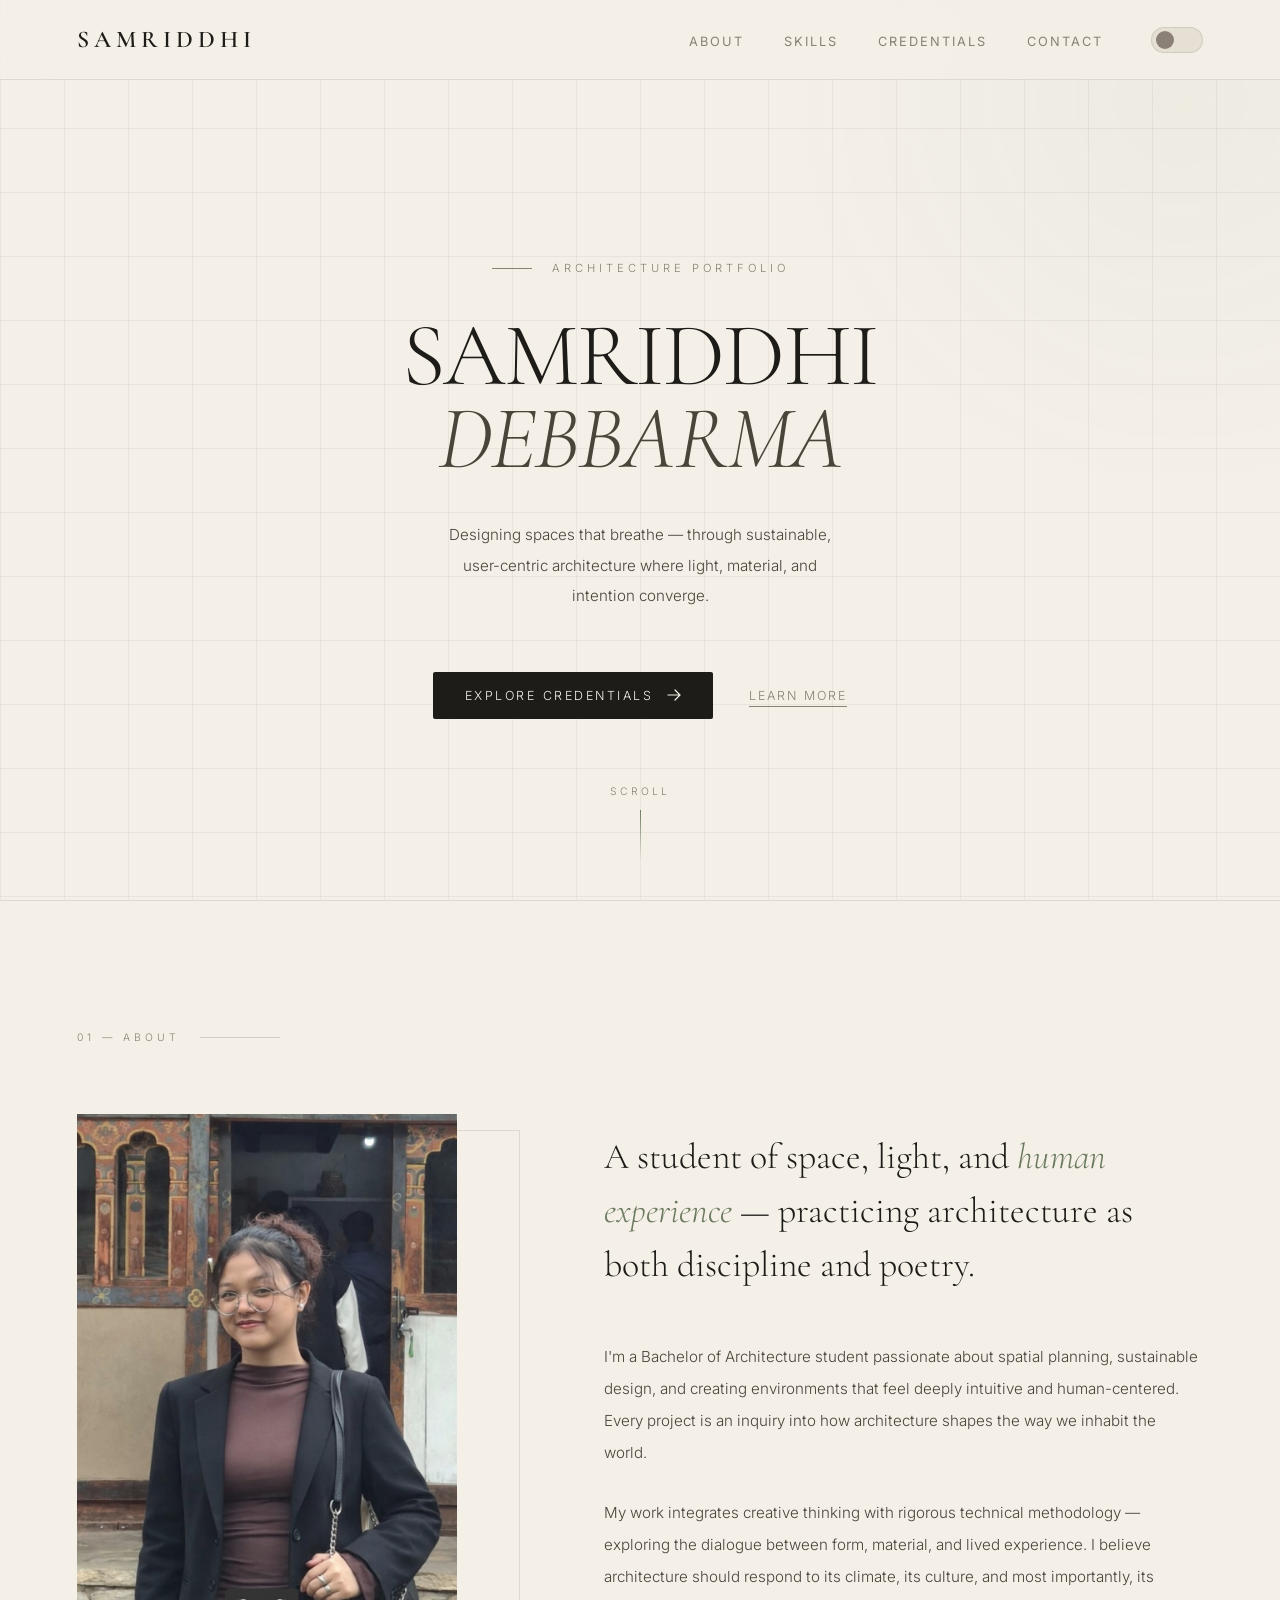
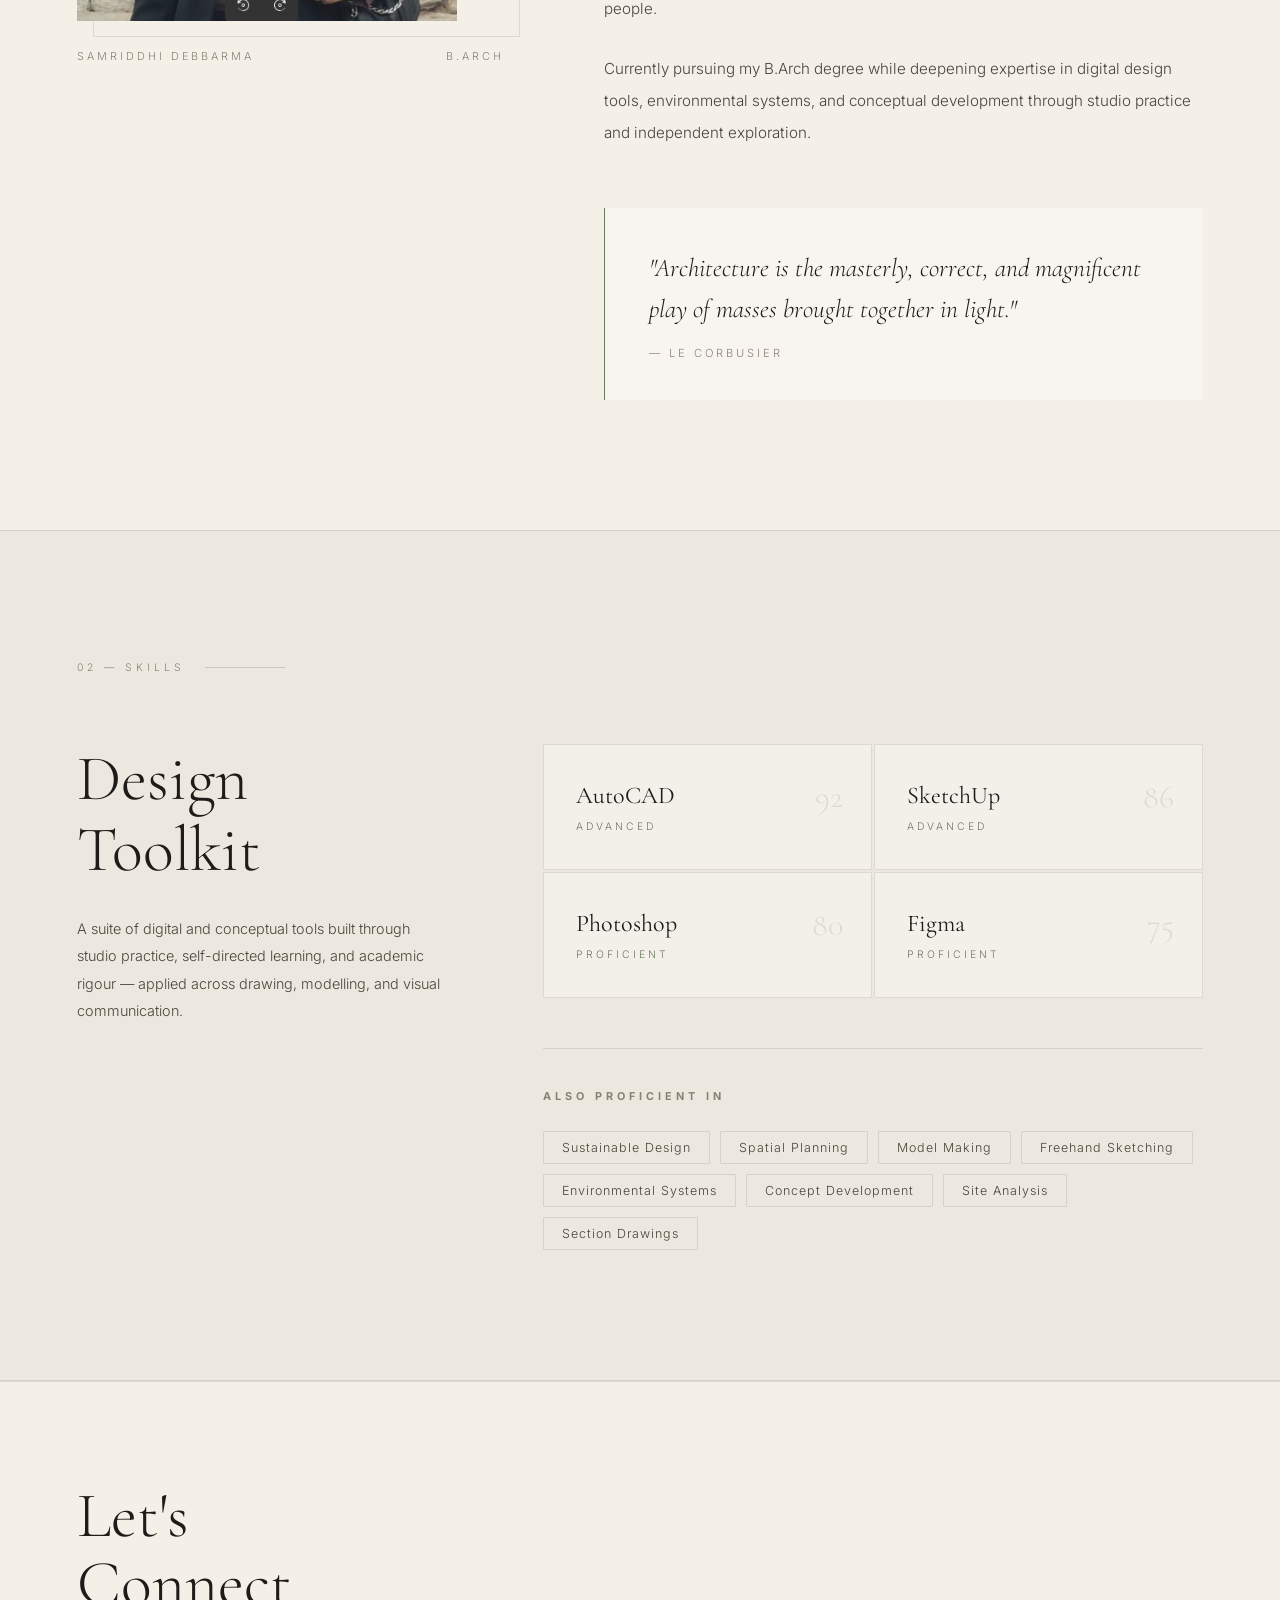
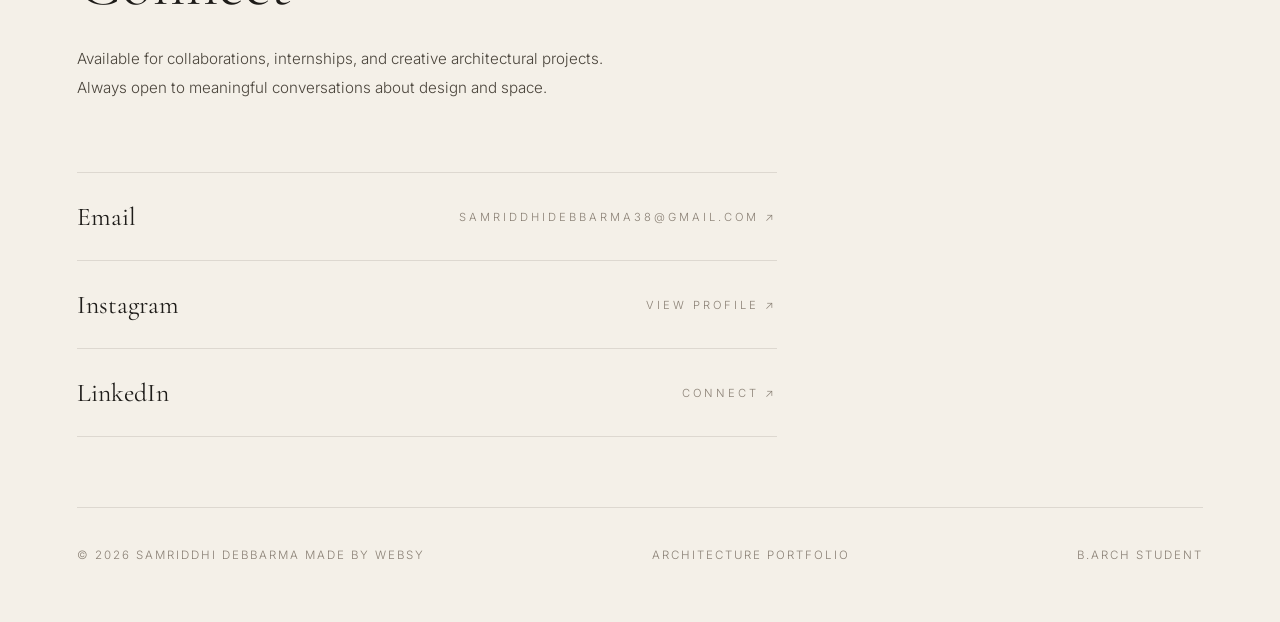
==== commit e0129ae1: "three lines" ====
--- a/index.html
+++ b/index.html
@@ -218,16 +218,16 @@
     <div class="footer-contact-links">
       <a href="mailto:samriddhidebbarma38@gmail.com" class="contact-link">
         <span>Email</span>
-        <span>Email Me ↗</span>
+        <span>samriddhidebbarma38@gmail.com ↗</span>
       </a>
-      <a href="https://www.instagram.com/samriddhidebbarma?igsh=bHVrdmZ3ZWVkN2x5" class="contact-link">
+      <a href="#" class="contact-link">
         <span>Instagram</span>
         <span>View Profile ↗</span>
       </a>
-      <!-- <a href="#" class="contact-link">
+      <a href="#" class="contact-link">
         <span>LinkedIn</span>
         <span>Connect ↗</span>
-      </a> -->
+      </a>
     </div>
 
     <div class="footer-bottom">
--- a/styles.css
+++ b/styles.css
@@ -113,7 +113,7 @@
   backdrop-filter: blur(20px) saturate(1.4);
   -webkit-backdrop-filter: blur(20px) saturate(1.4);
   border-bottom: 1px solid var(--border);
-  z-index: 1000;
+  z-index: 1001;
   transition: background var(--transition), border-color var(--transition);
 }
 
@@ -835,6 +835,7 @@
   cursor: pointer;
   padding: 4px;
   z-index: 1100;
+  flex-shrink: 0;
 }
 .hamburger span {
   display: block;
@@ -850,7 +851,7 @@
 
 /* ── Mobile Nav Overlay ── */
 .mobile-nav {
-  display: none;
+  display: flex;
   position: fixed;
   inset: 0;
   background: var(--bg);
@@ -861,11 +862,13 @@
   gap: 0;
   opacity: 0;
   pointer-events: none;
-  transition: opacity 0.4s ease;
+  visibility: hidden;
+  transition: opacity 0.4s ease, visibility 0.4s ease;
 }
 .mobile-nav.open {
   opacity: 1;
   pointer-events: all;
+  visibility: visible;
 }
 .mobile-nav a {
   font-family: 'Cormorant Garamond', serif;
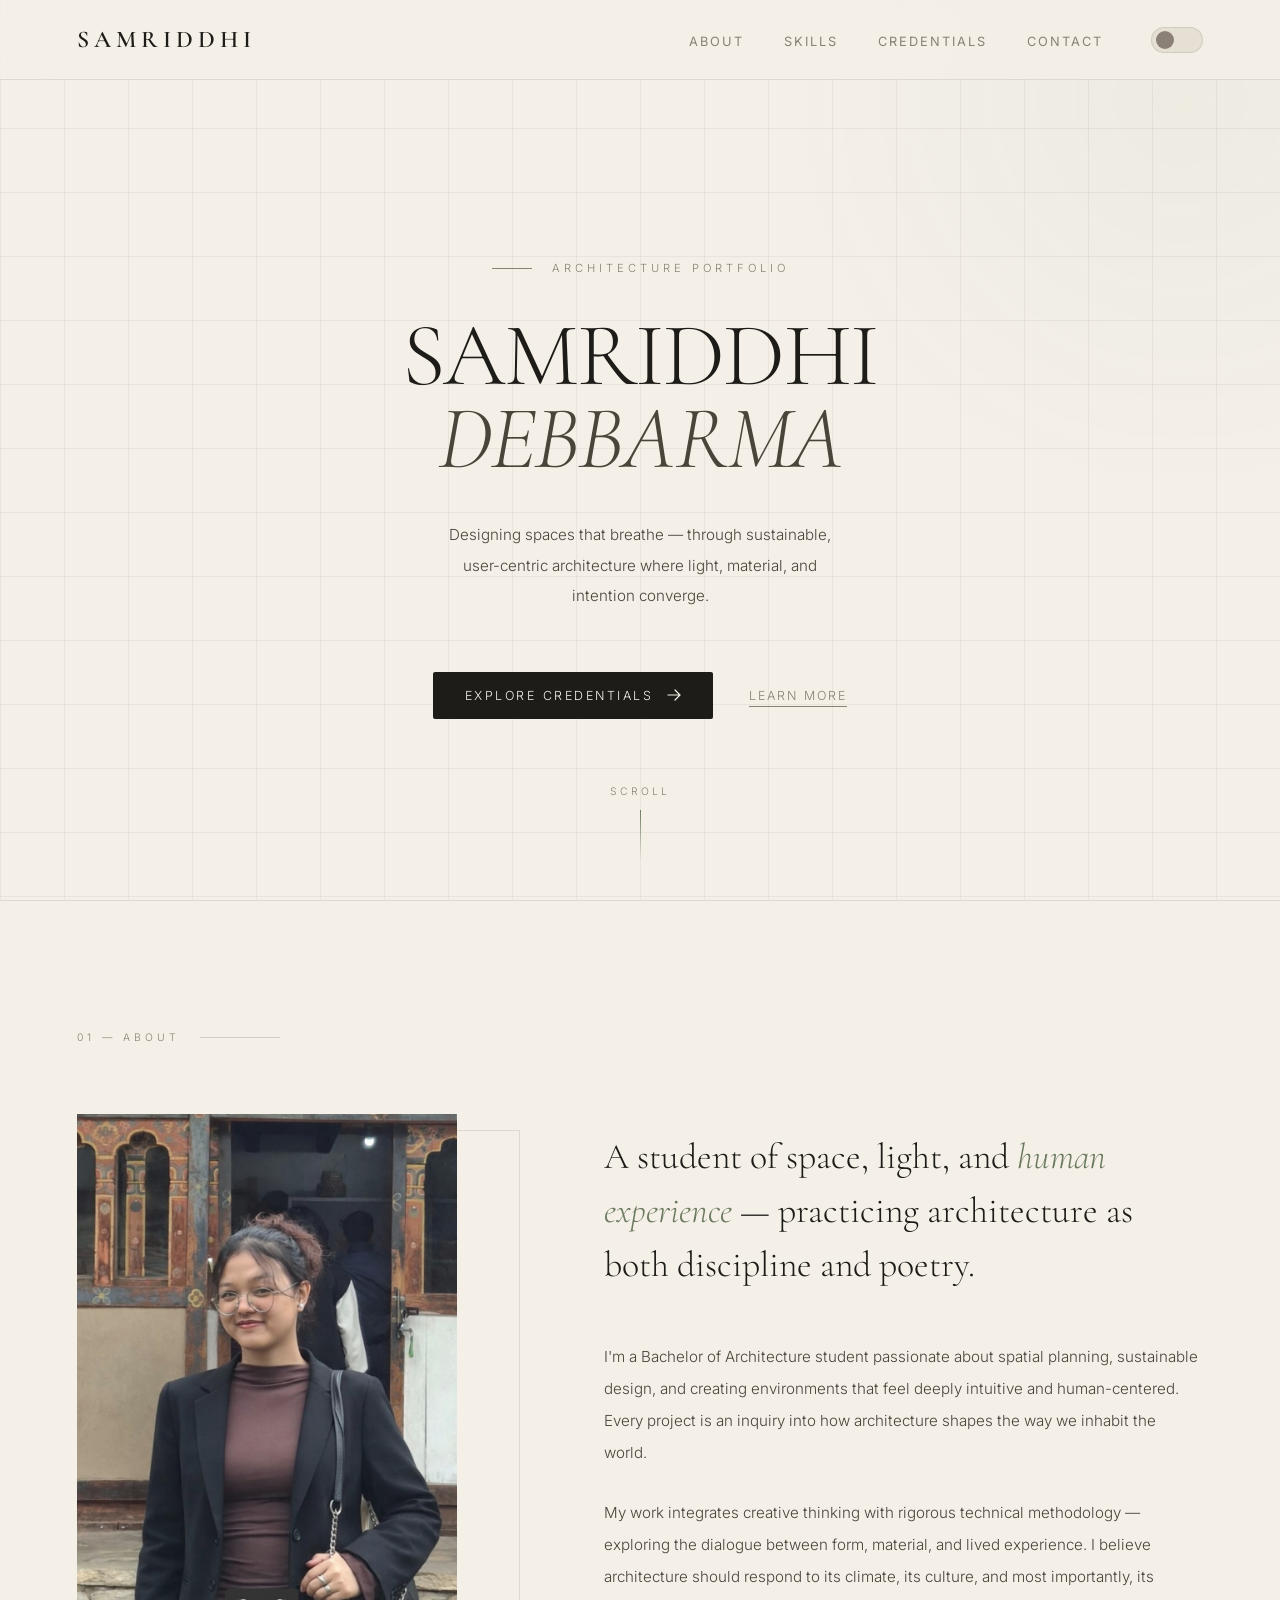
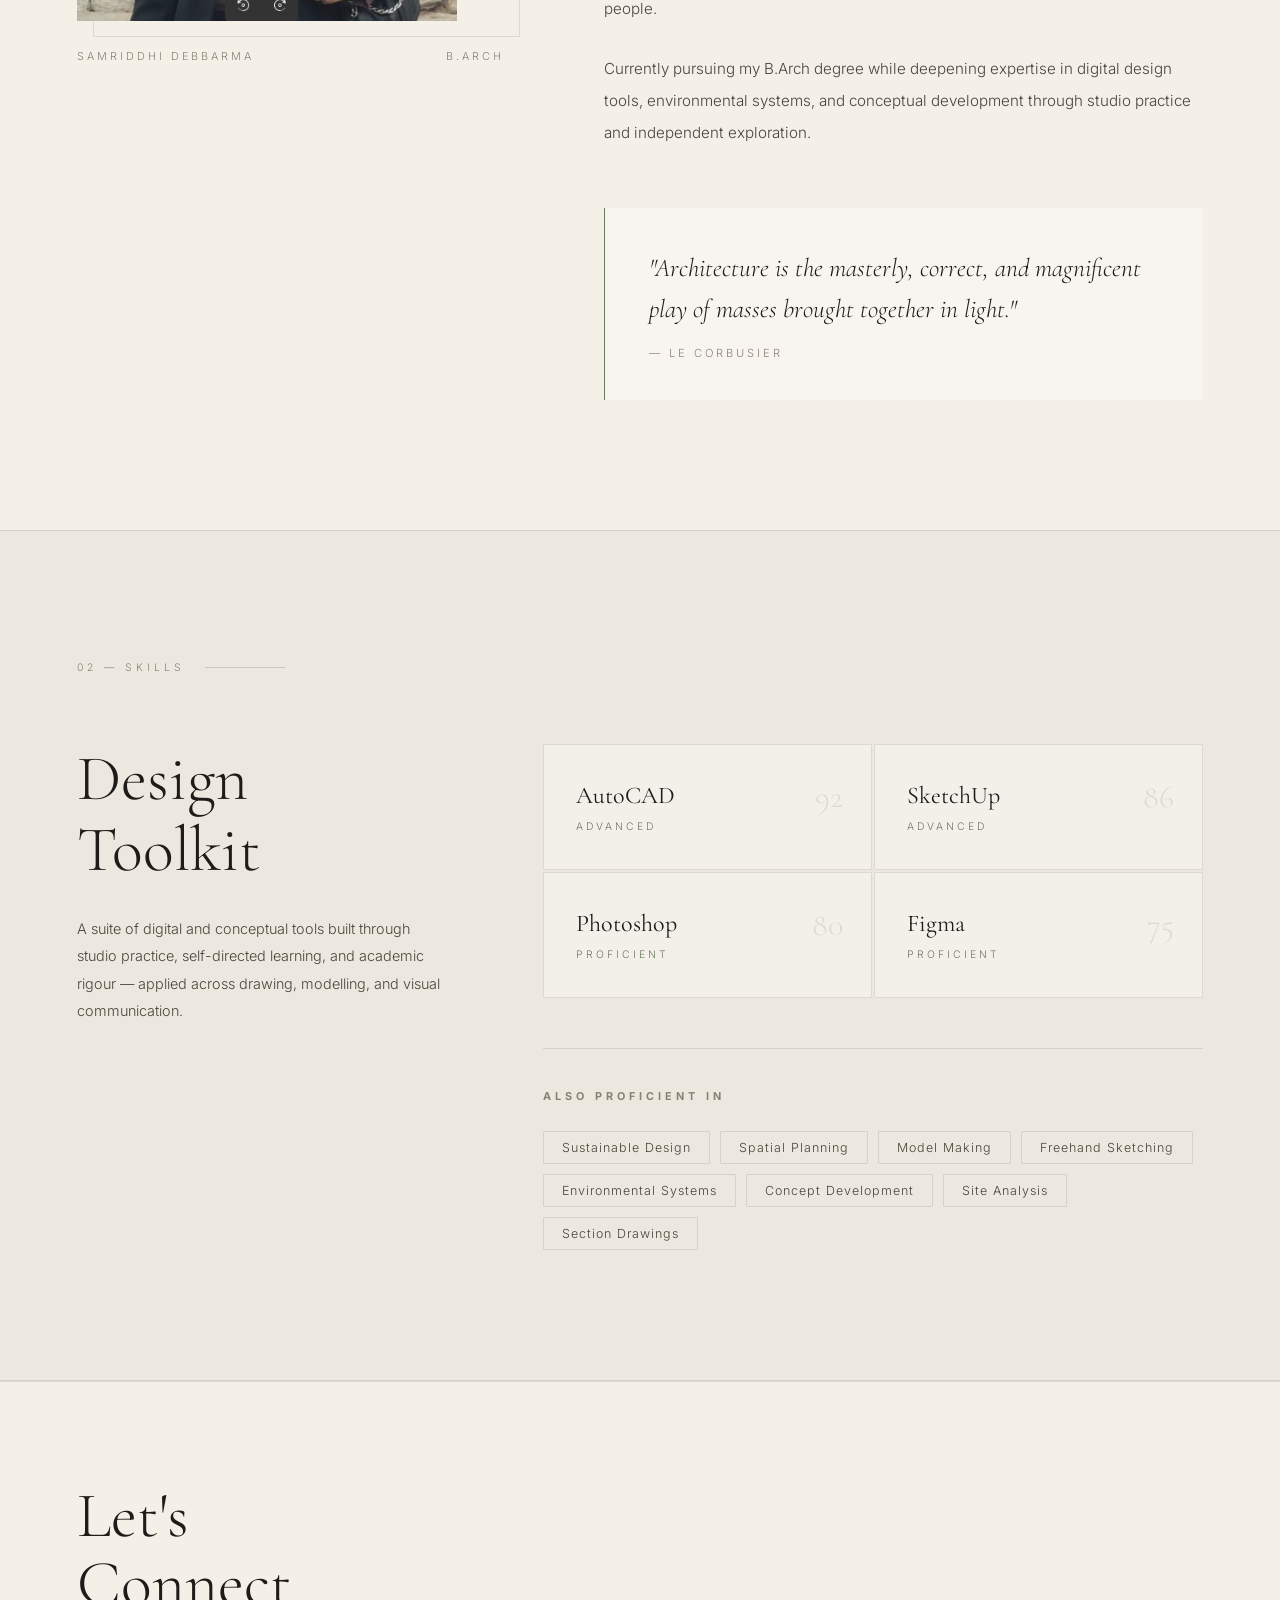
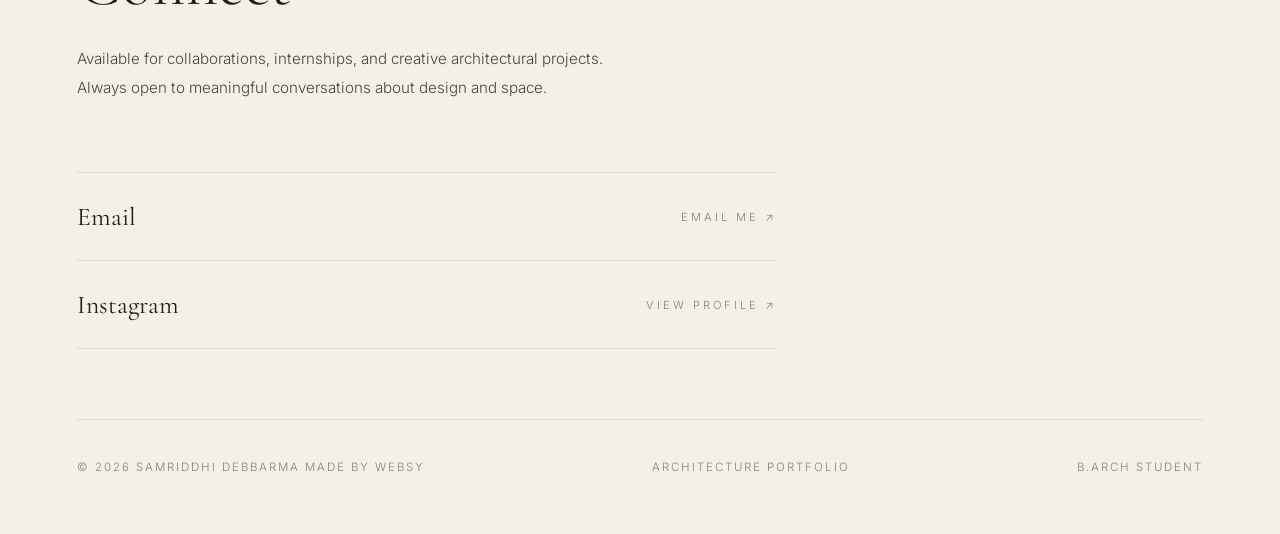
==== commit f88d9b92: "links" ====
--- a/index.html
+++ b/index.html
@@ -218,16 +218,16 @@
     <div class="footer-contact-links">
       <a href="mailto:samriddhidebbarma38@gmail.com" class="contact-link">
         <span>Email</span>
-        <span>samriddhidebbarma38@gmail.com ↗</span>
+        <span>Email Me ↗</span>
       </a>
-      <a href="#" class="contact-link">
+      <a href="https://www.instagram.com/samriddhidebbarma?igsh=bHVrdmZ3ZWVkN2x5" class="contact-link">
         <span>Instagram</span>
         <span>View Profile ↗</span>
       </a>
-      <a href="#" class="contact-link">
+      <!-- <a href="#" class="contact-link">
         <span>LinkedIn</span>
         <span>Connect ↗</span>
-      </a>
+      </a> -->
     </div>
 
     <div class="footer-bottom">
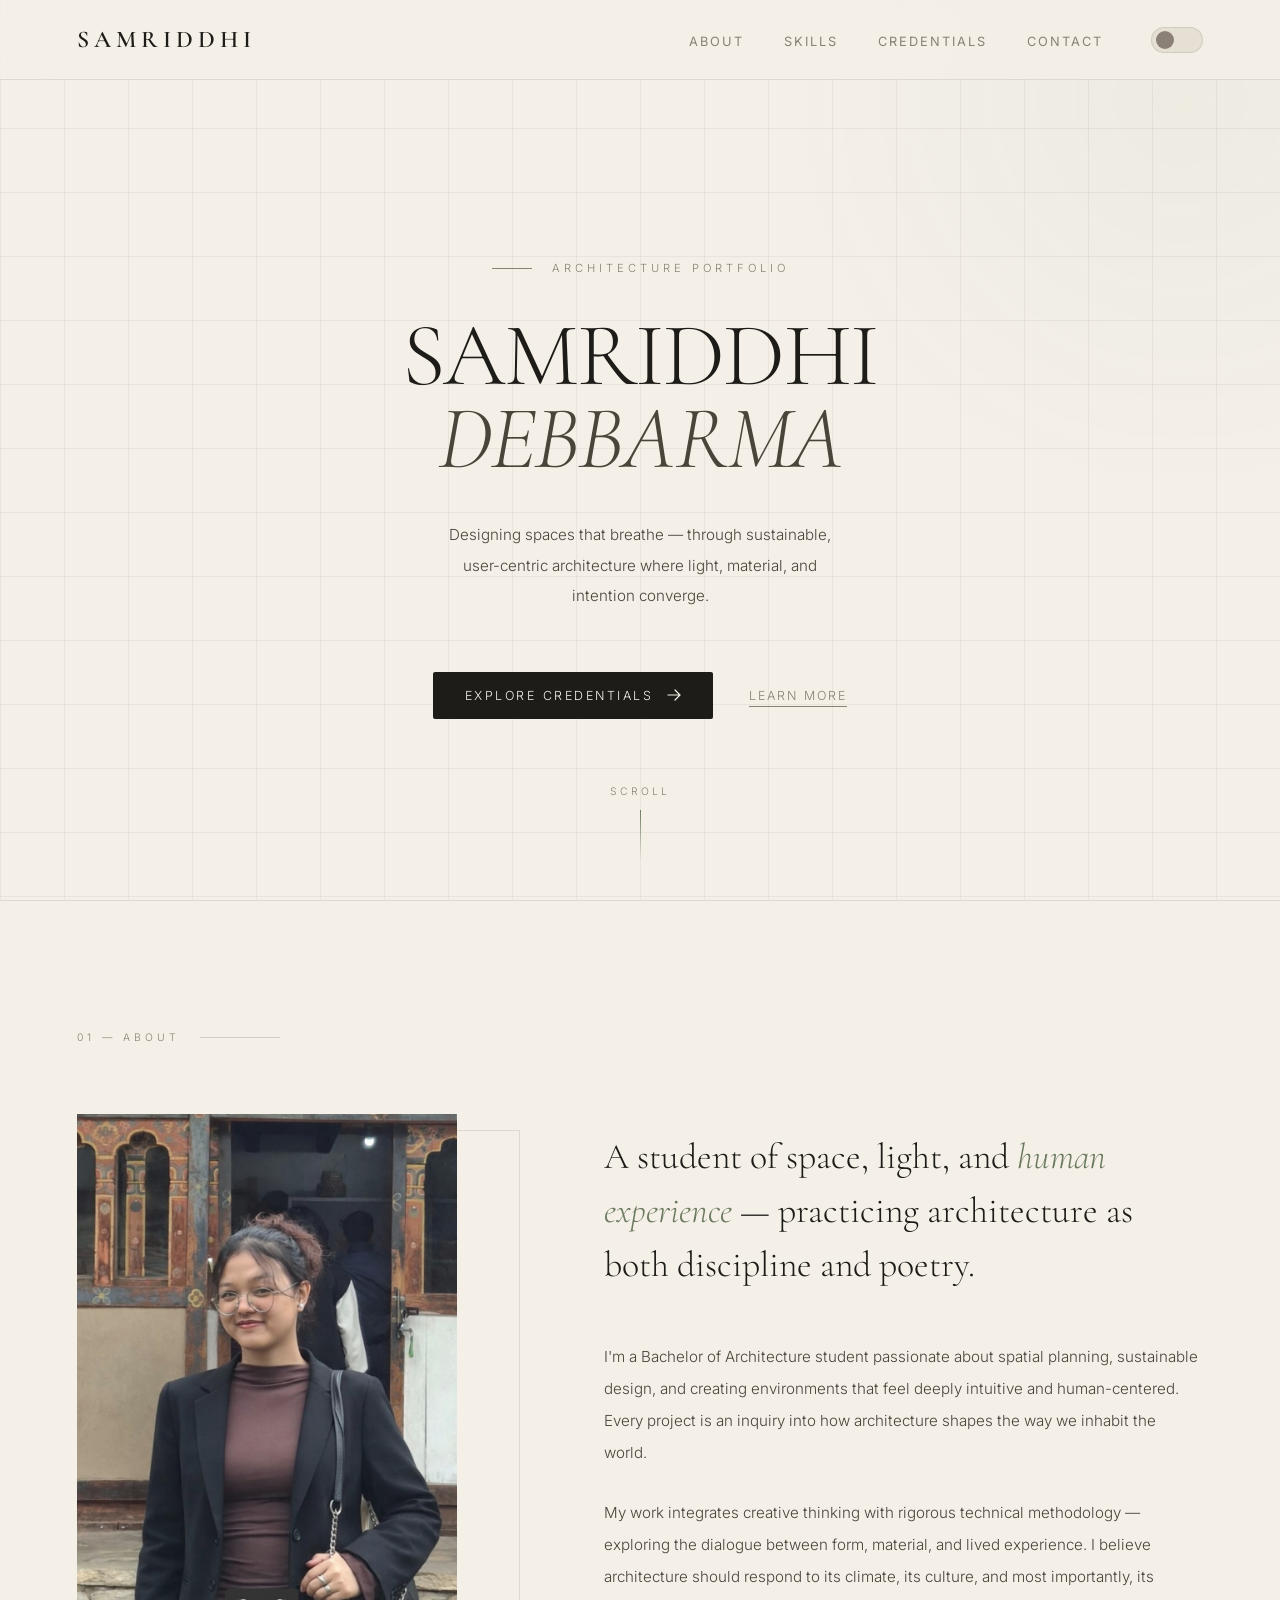
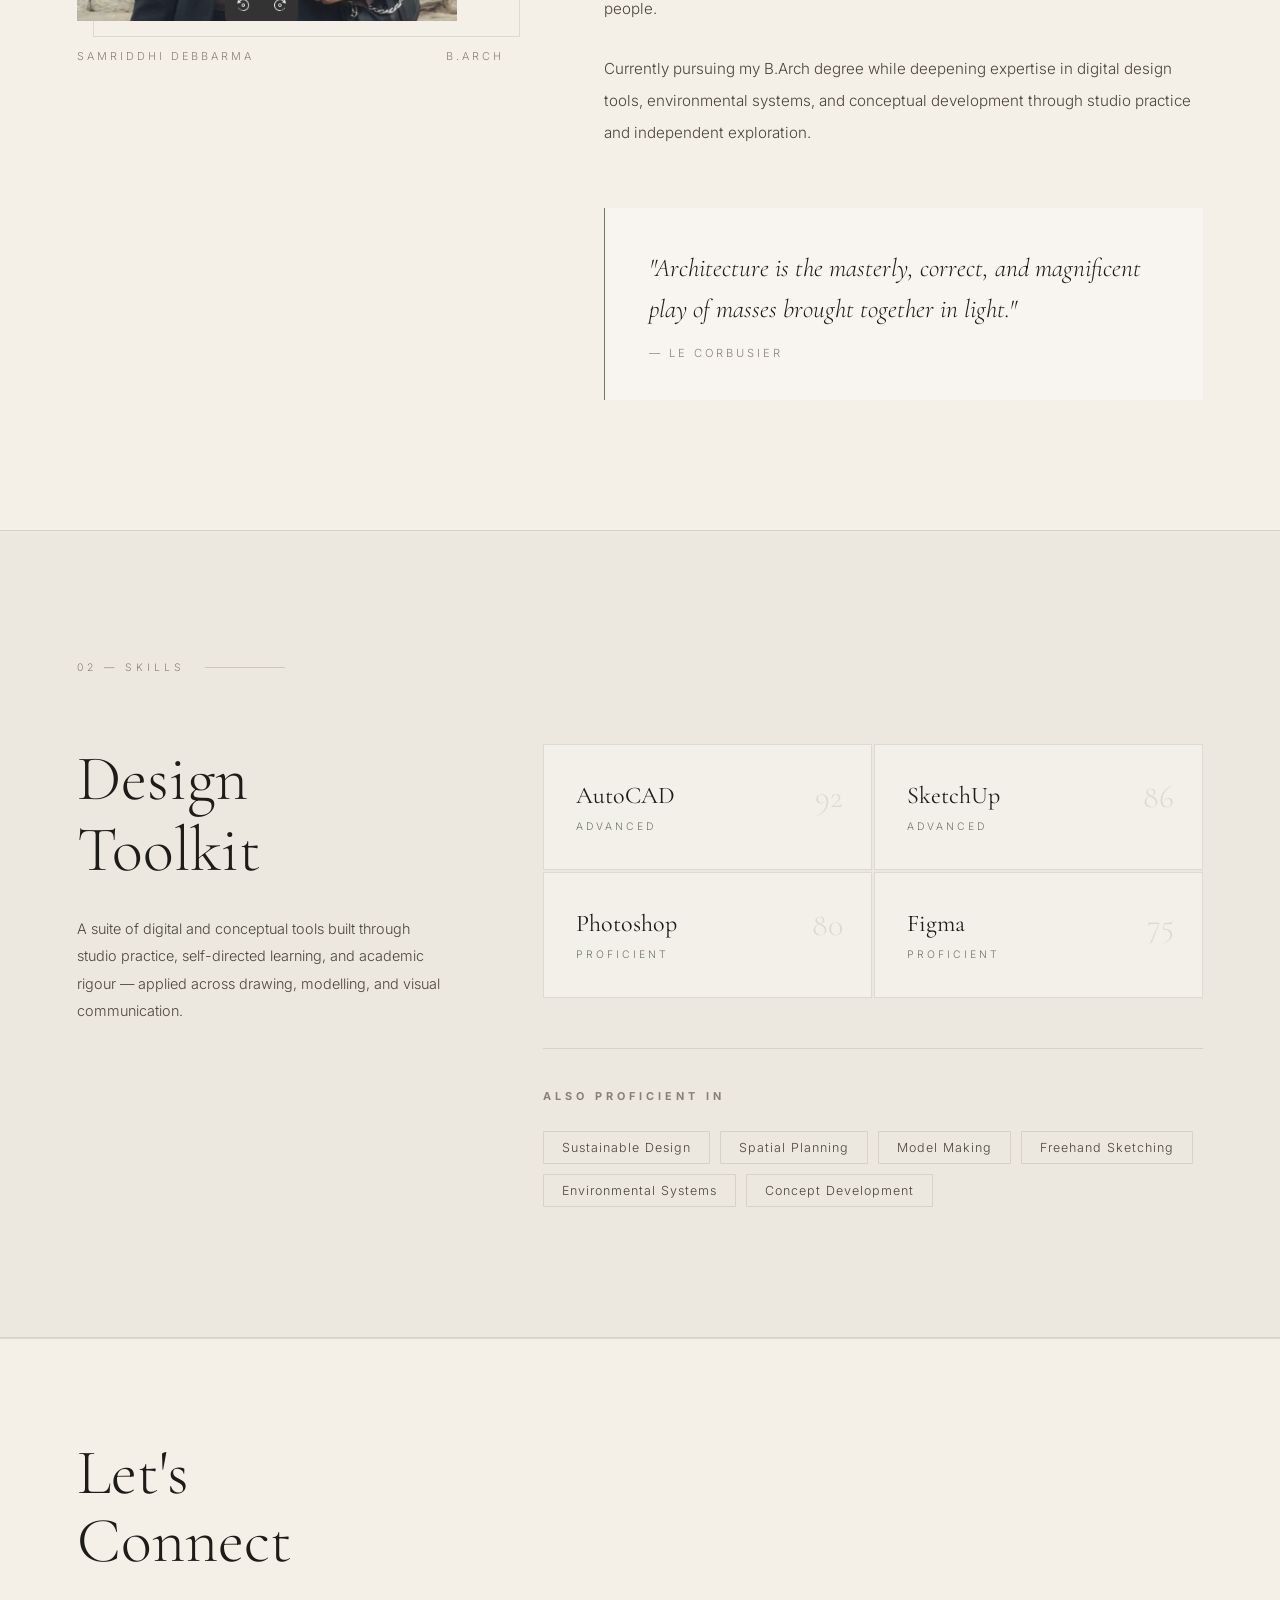
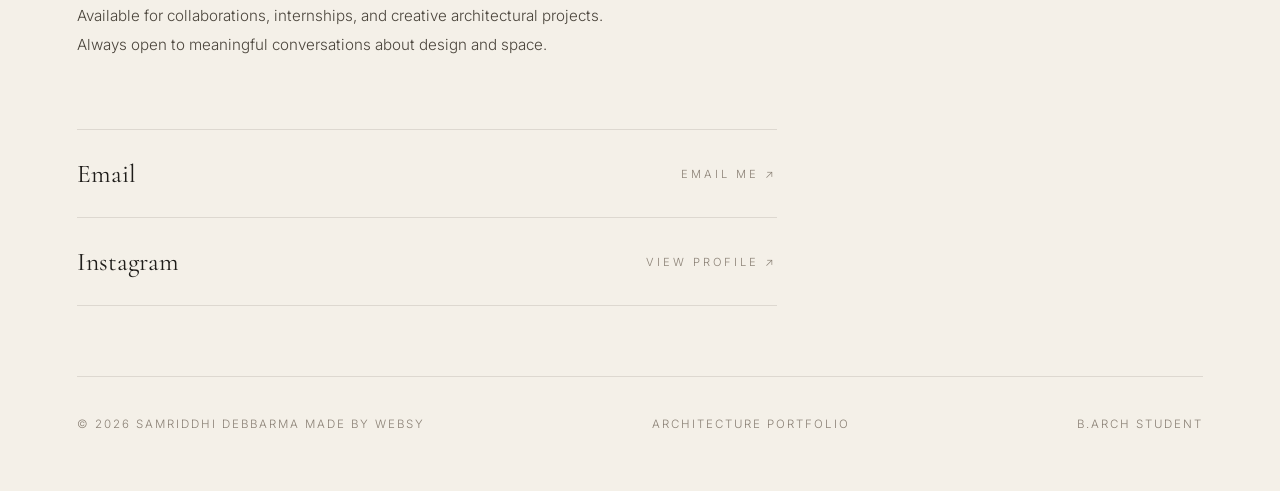
==== commit d87cc8f0: "main site change" ====
--- a/index.html
+++ b/index.html
@@ -193,8 +193,8 @@
             <span>Freehand Sketching</span>
             <span>Environmental Systems</span>
             <span>Concept Development</span>
-            <span>Site Analysis</span>
-            <span>Section Drawings</span>
+            <!-- <span>Site Analysis</span>
+            <span>Section Drawings</span> -->
           </div>
         </div>
       </div>
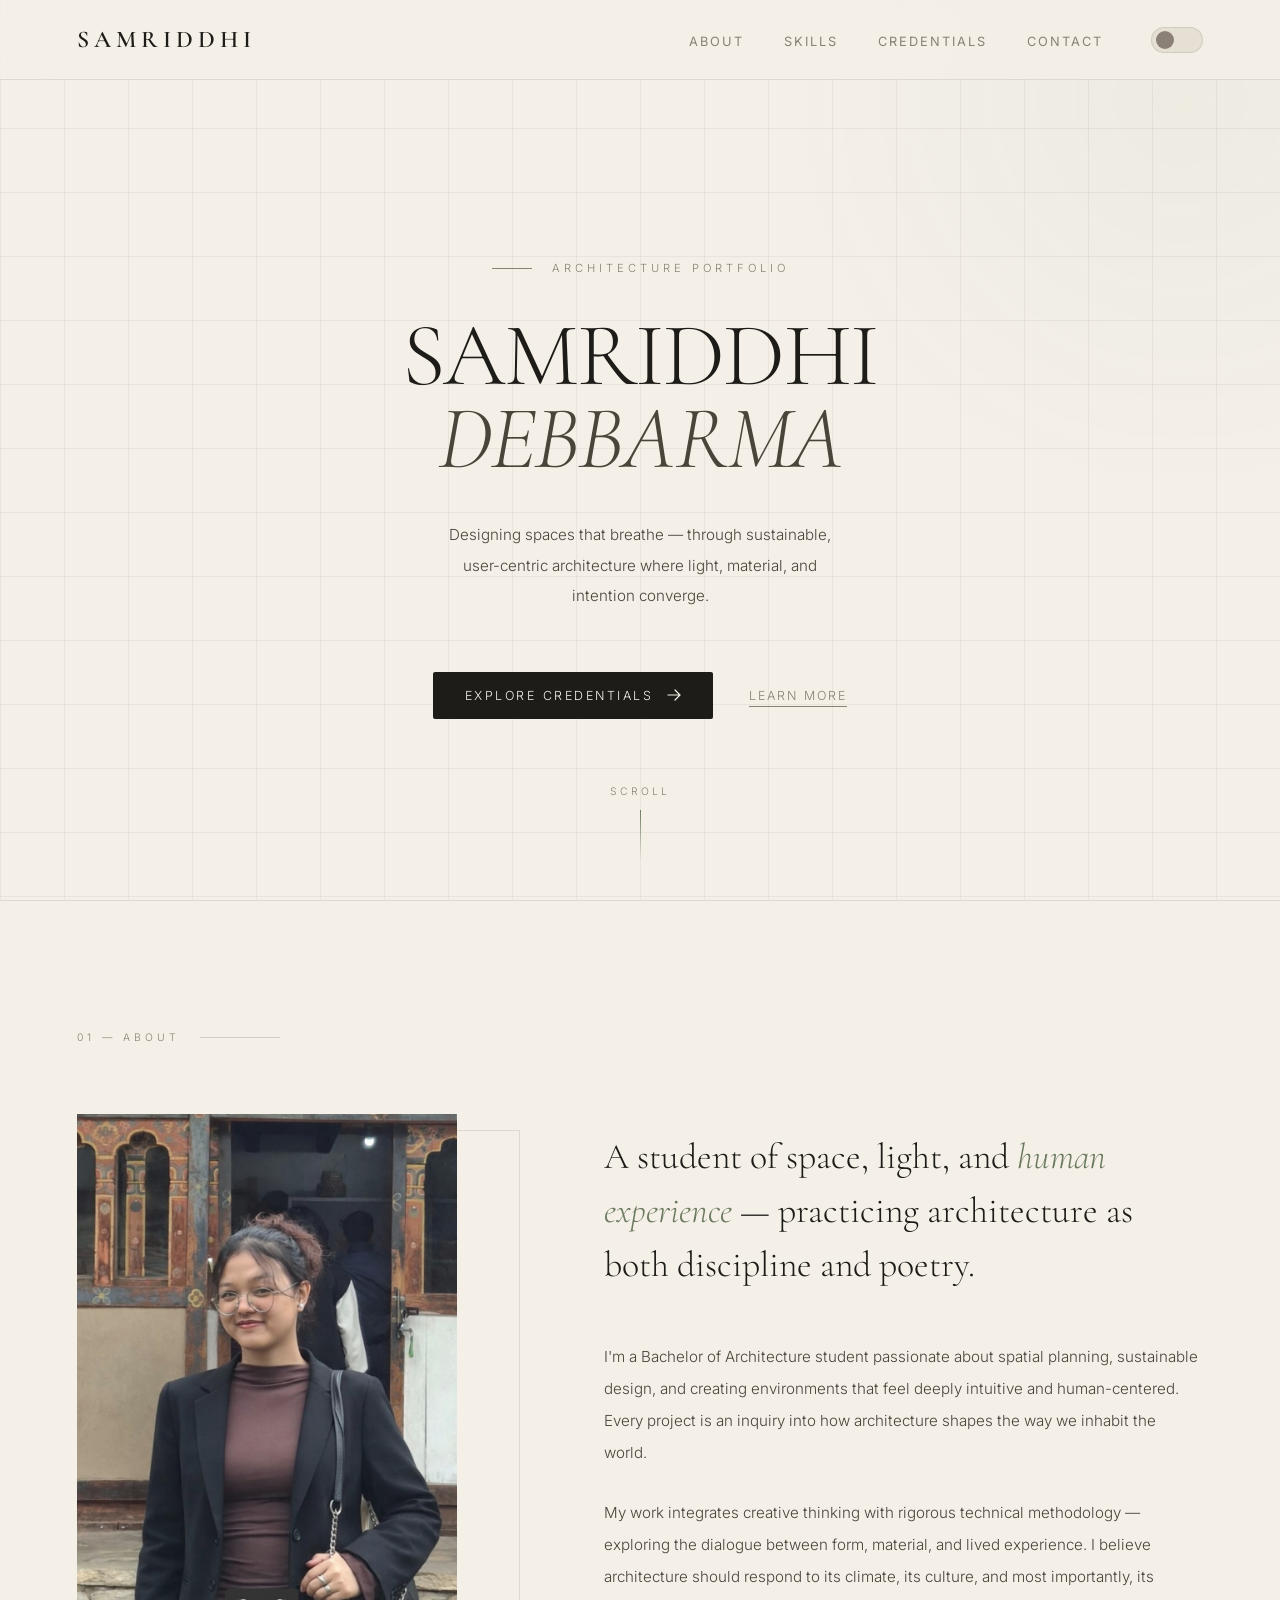
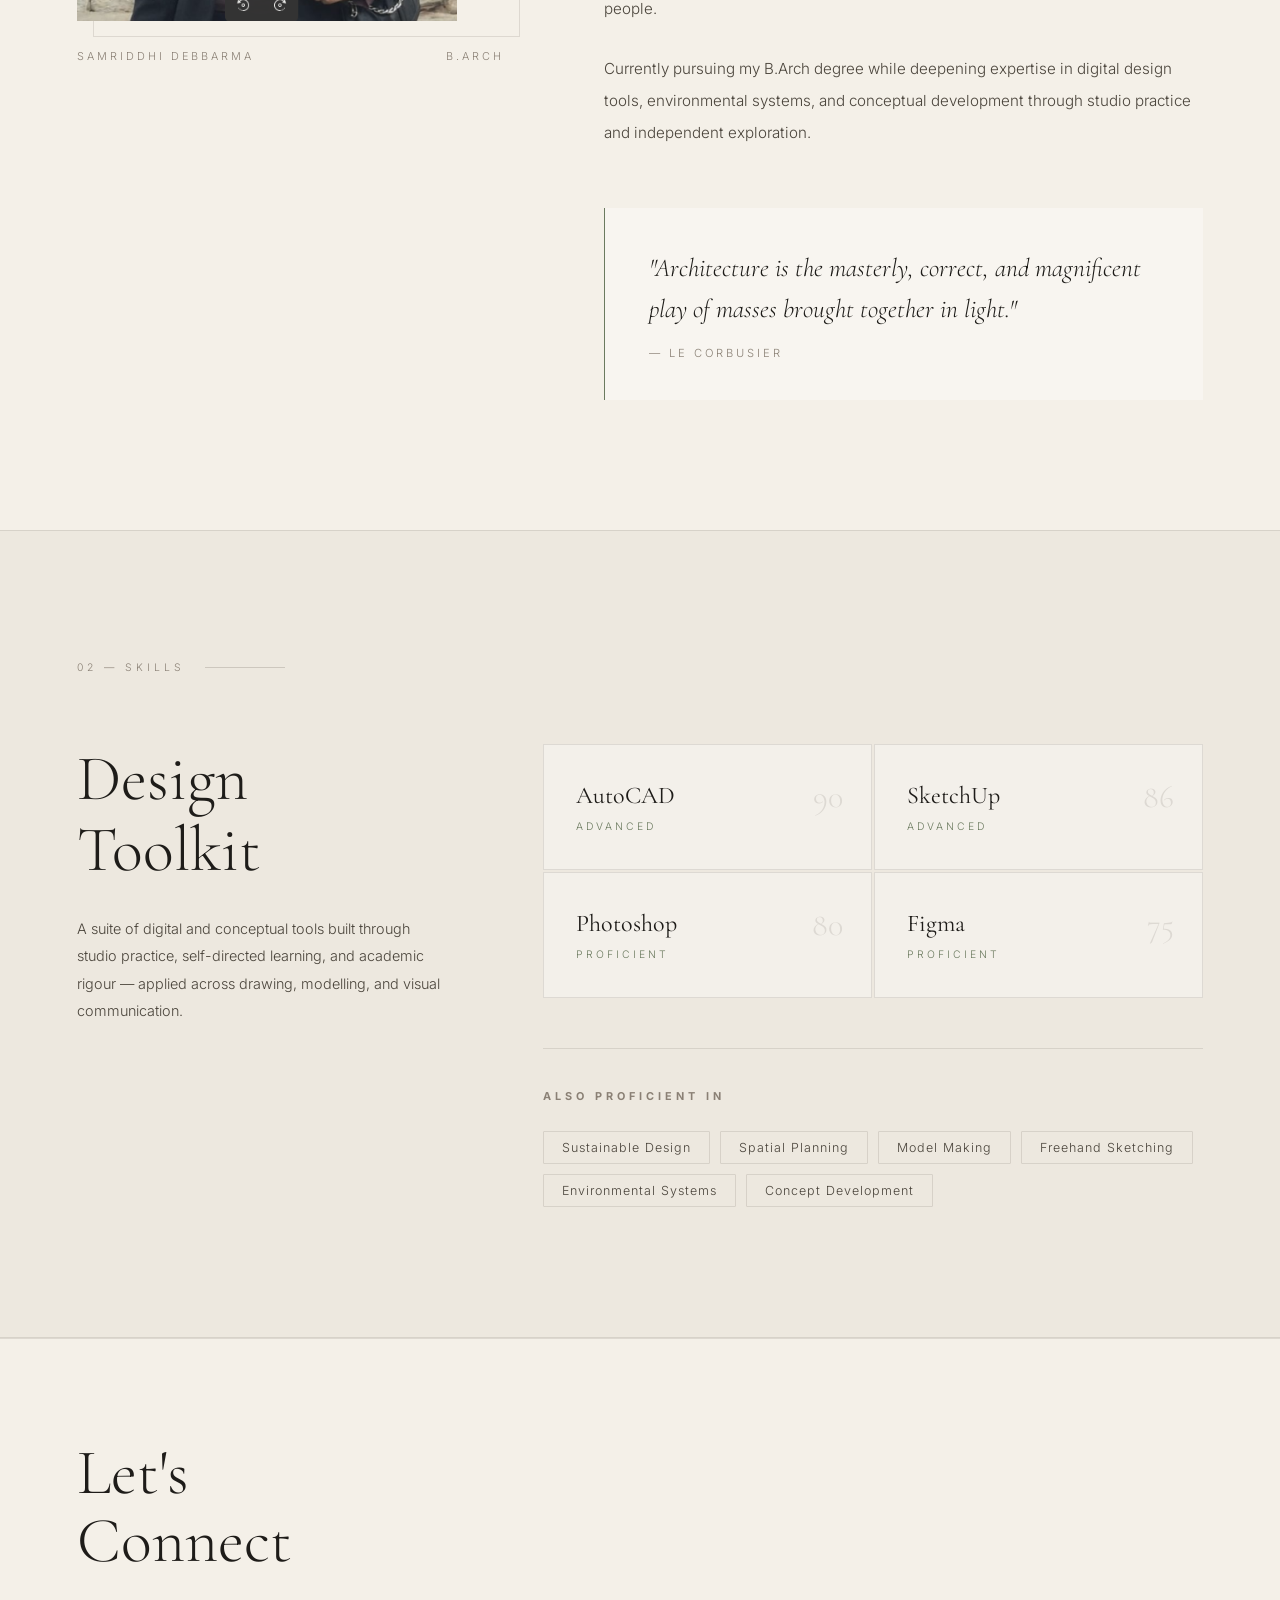
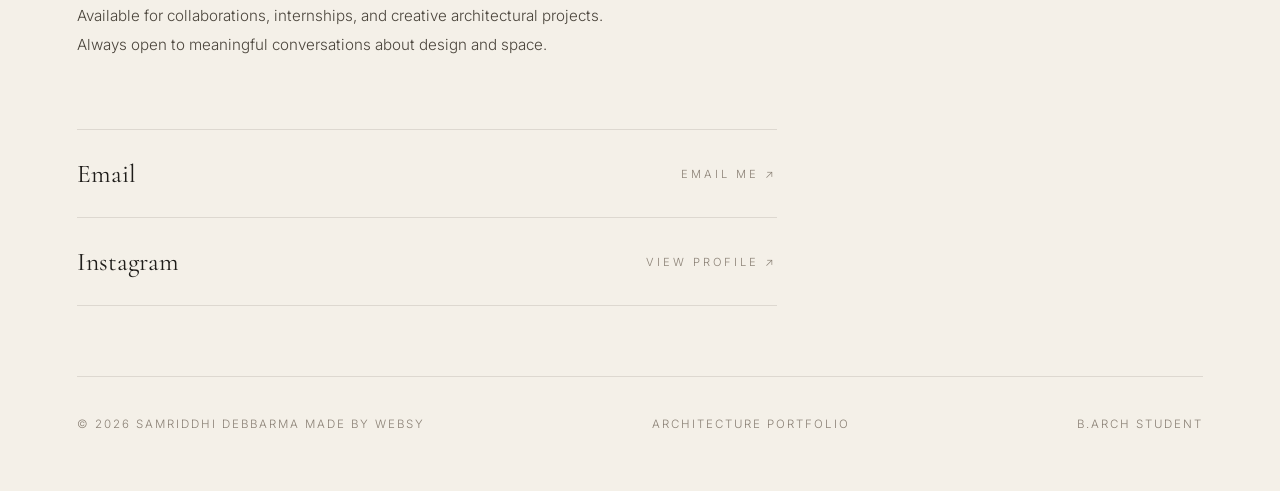
==== commit e66e4d87: "cad change" ====
--- a/index.html
+++ b/index.html
@@ -161,7 +161,7 @@
           <div class="skill-item">
             <div class="skill-name">AutoCAD</div>
             <div class="skill-level">Advanced</div>
-            <span class="skill-pct">92</span>
+            <span class="skill-pct">90</span>
           </div>
 
           <div class="skill-item">
